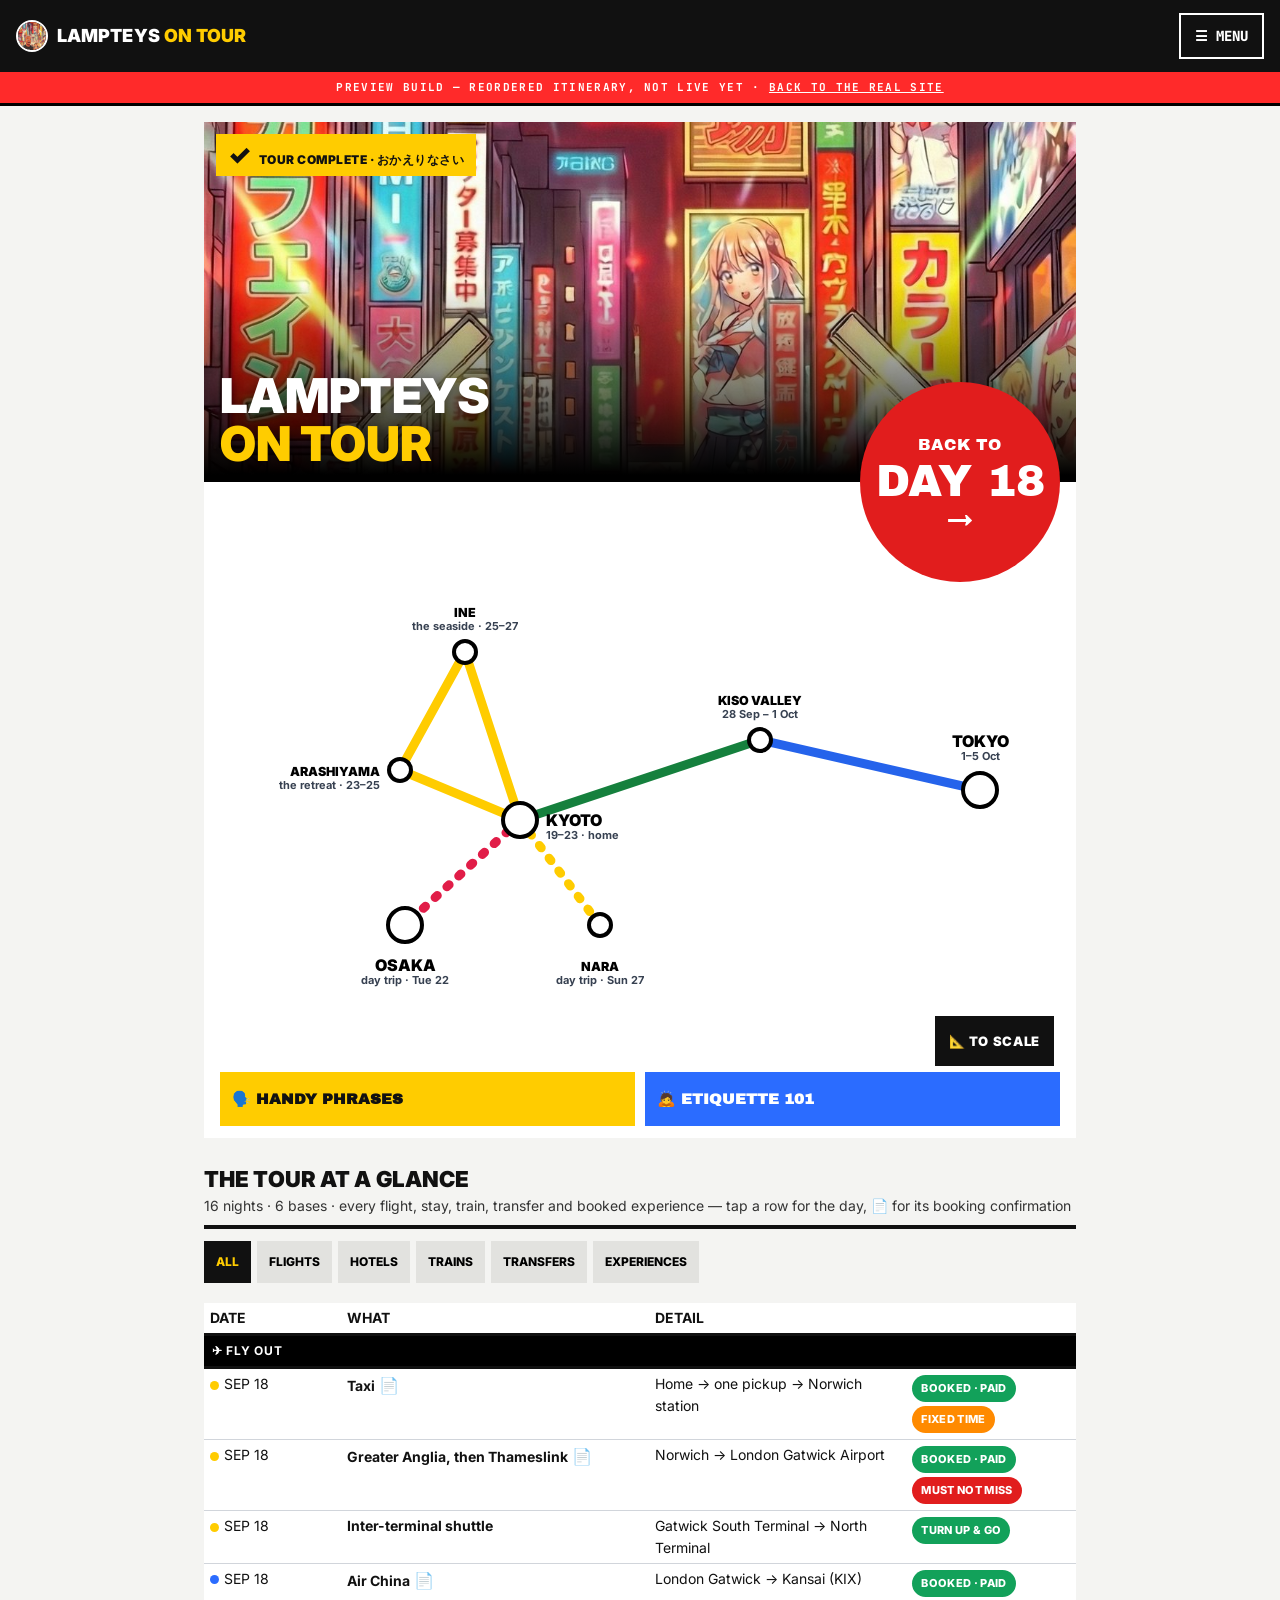
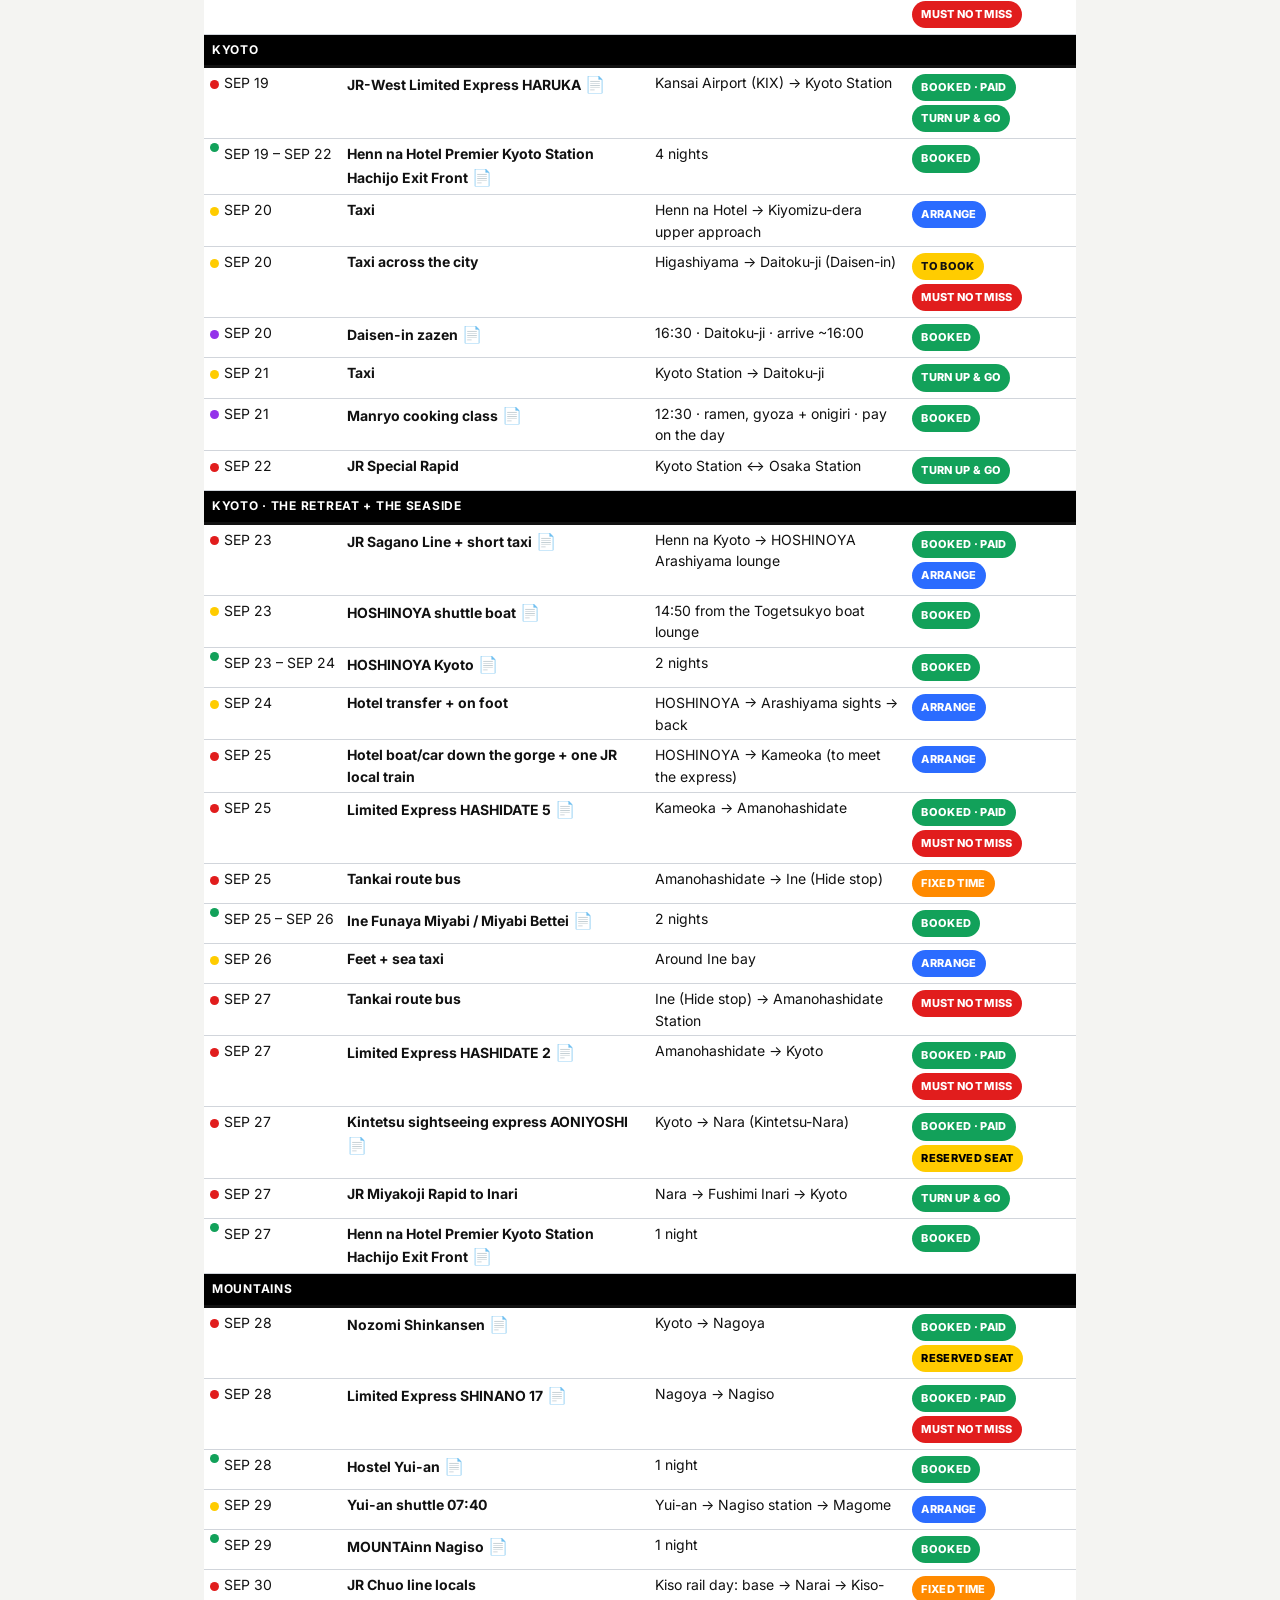
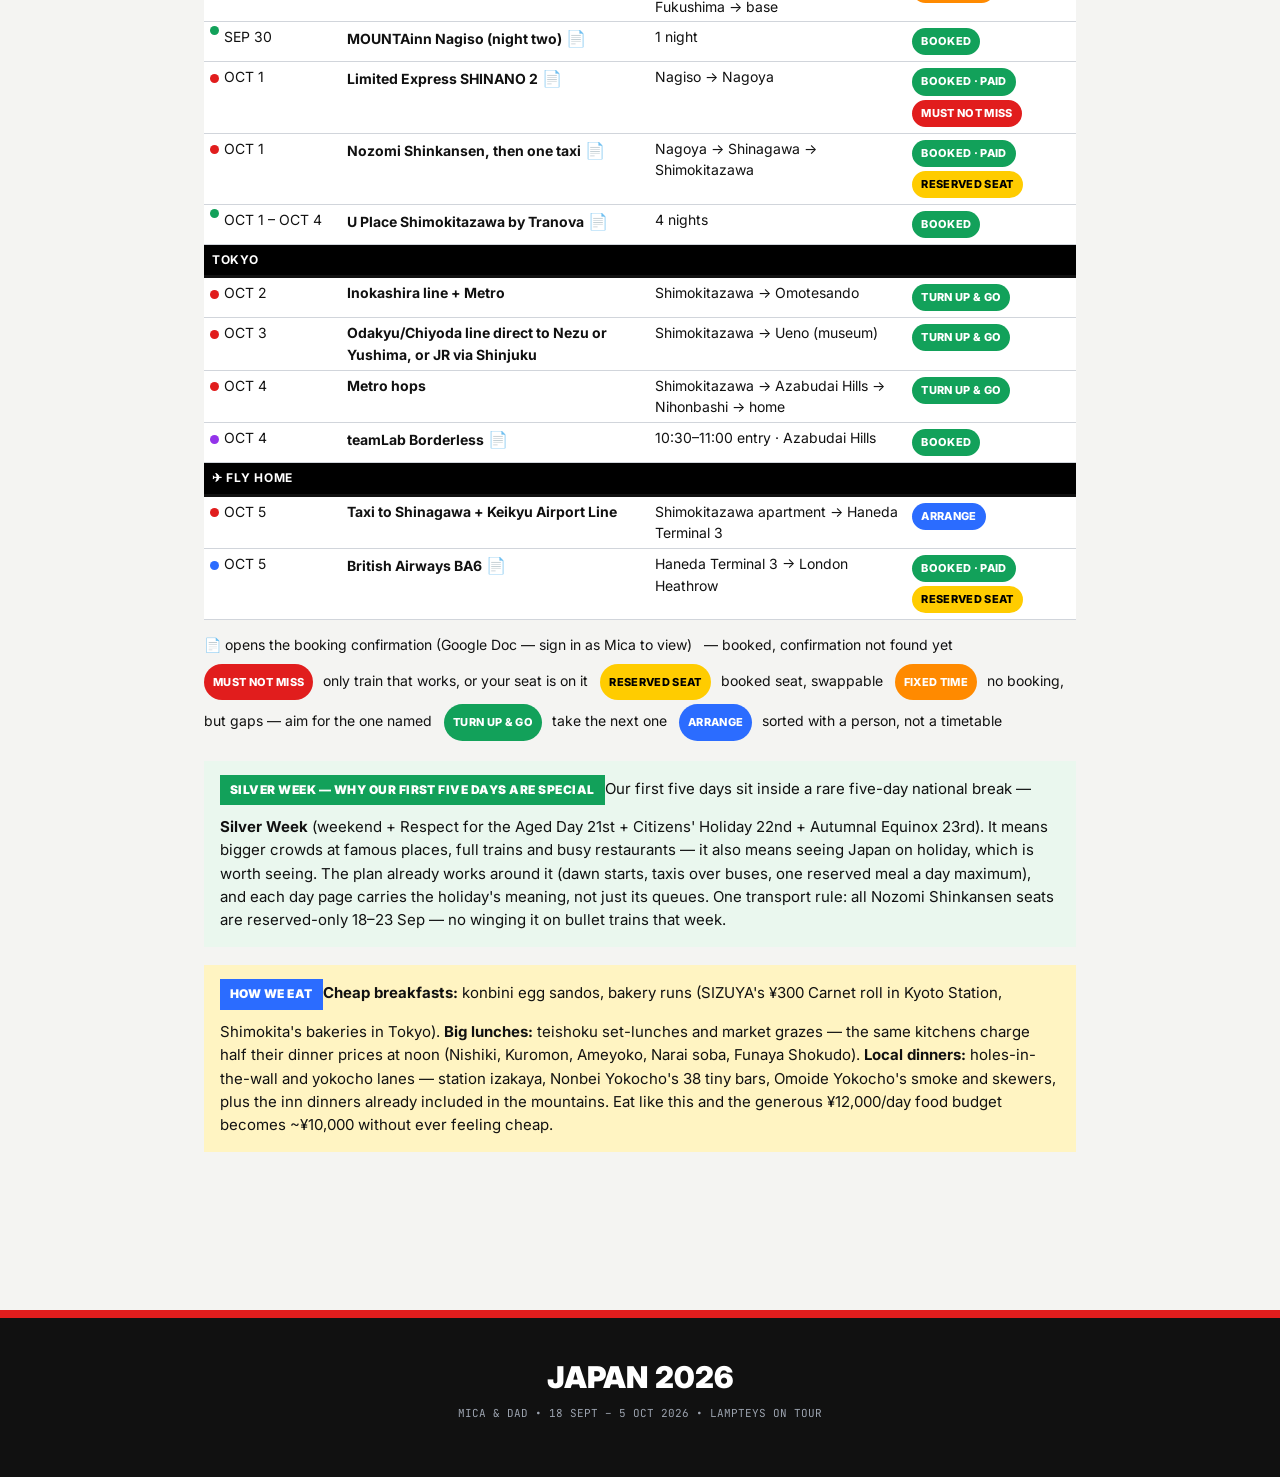
==== preview/index.html @ 7c6a630d "Add a preview build at /preview/ — a second URL for reviewing changes before they reach the live sit" ====
<!DOCTYPE html>
<html lang="en">
<head>
<meta charset="UTF-8">
<meta name="viewport" content="width=device-width, initial-scale=1.0, viewport-fit=cover">
<meta name="theme-color" content="#ff2a2a">
<meta name="apple-mobile-web-app-capable" content="yes">
<meta name="apple-mobile-web-app-status-bar-style" content="black-translucent">
<meta name="apple-mobile-web-app-title" content="LAMPTEYS">
<title>LAMPTEYS ON TOUR</title>
<link rel="manifest" href="manifest.webmanifest">
<link rel="apple-touch-icon" href="images/icon-192.png">
<link rel="icon" href="images/icon-192.png">
<link rel="preconnect" href="https://fonts.googleapis.com">
<link href="https://fonts.googleapis.com/css2?family=Archivo+Black&family=Inter:wght@400;600;700;800;900&family=JetBrains+Mono:wght@400;700&family=Zen+Kaku+Gothic+New:wght@900&display=swap" rel="stylesheet">
<style>
:root{
  --bg:#f0f0f0; --ink:#000; --red:#ff2a2a; --yellow:#ffcc00; --blue:#0044ff;
  --green:#15803d; --orange:#f97316; --purple:#9333ea; --bw:3px;
}
*{box-sizing:border-box; -webkit-tap-highlight-color:transparent;}
html{scroll-behavior:smooth;}
body{
  margin:0; font-family:'Inter',sans-serif; background:var(--bg); color:var(--ink);
  padding-bottom:env(safe-area-inset-bottom);
  background-image:linear-gradient(rgba(0,0,0,.05) 1px,transparent 1px),linear-gradient(90deg,rgba(0,0,0,.05) 1px,transparent 1px);
  background-size:20px 20px;
}
h1,h2,h3,h4,.disp{font-family:'Archivo Black','Zen Kaku Gothic New',sans-serif;text-transform:uppercase;line-height:1.05;margin:0;}
.mono{font-family:'JetBrains Mono',monospace;}
a{color:inherit;}
img{max-width:100%;}
.wrap{max-width:900px;margin:0 auto;padding:0 14px;}
.nosb::-webkit-scrollbar{display:none}.nosb{-ms-overflow-style:none;scrollbar-width:none;}

/* POP BUTTONS */
.btn{
  display:flex;align-items:center;justify-content:center;gap:8px;
  background:#fff;border:var(--bw) solid #000;box-shadow:4px 4px 0 #000;
  font-family:'Archivo Black',sans-serif;text-transform:uppercase;letter-spacing:.05em;
  font-size:12px;padding:13px 14px;cursor:pointer;position:relative;top:0;left:0;
  transition:all .1s cubic-bezier(.4,0,.2,1);text-decoration:none;color:#000;text-align:center;
}
.btn:active{top:4px;left:4px;box-shadow:0 0 0 #000;}
.btn.red{background:var(--red);color:#fff;} .btn.yellow{background:var(--yellow);}
.btn.blue{background:var(--blue);color:#fff;} .btn.black{background:#000;color:#fff;}
.btn.big{font-size:17px;padding:18px 16px;box-shadow:6px 6px 0 #000;}
.btn.mini{font-size:10px;padding:7px 9px;box-shadow:3px 3px 0 #000;flex:1;}

/* TAGS */
.tag{display:inline-block;font-family:'JetBrains Mono',monospace;font-size:9px;font-weight:700;
  text-transform:uppercase;border:none;border-radius:999px;padding:3px 9px;background:#e5e7eb;margin:2px 3px 2px 0;letter-spacing:.03em;}
.tag.core{background:var(--red);color:#fff;} .tag.opt{background:#f3f4f6;color:#374151;}
.tag.book{background:var(--yellow);} .tag.local{background:var(--purple);color:#fff;}
.tag.low{background:#a7f3d0;} .tag.rain{background:#bfdbfe;} .tag.free{background:#000;color:#fff;}
.tag.scenic{background:#86efac;} .tag.hist{background:#fde68a;} .tag.culture{background:#fbcfe8;}
.tag.food{background:var(--orange);color:#fff;} .tag.cake{background:#f9a8d4;} .tag.shop{background:#c7d2fe;}
.tag.ent{background:#67e8f9;} .tag.weird{background:#d8b4fe;} .tag.status{background:#000;color:#fff;}
.tag.ok{background:var(--green);color:#fff;} .tag.ride{background:#fde68a;color:#78350f;} .tag.warn{background:var(--red);color:#fff;} .tag.est{background:#e5e7eb;}

/* CARDS */
.card{background:#fff;border:var(--bw) solid #000;box-shadow:6px 6px 0 rgba(0,0,0,.12);margin-bottom:16px;overflow:hidden;}
.card:hover{box-shadow:8px 8px 0 var(--red);}
.card .imgbox{height:170px;background:#e8e8e8;border-bottom:3px solid #000;position:relative;overflow:hidden;}
.card .imgbox img{width:100%;height:100%;object-fit:cover;display:block;}
.card .imgbox .cat{position:absolute;top:0;right:0;background:#000;color:#fff;font-family:'JetBrains Mono',monospace;font-size:10px;font-weight:700;padding:3px 8px;text-transform:uppercase;}
.card .imgbox .credit{position:absolute;bottom:0;left:0;background:rgba(0,0,0,.55);color:#fff;font-size:8px;padding:1px 5px;font-family:'JetBrains Mono',monospace;}
.card .body{padding:14px;}
.ph{display:flex;align-items:center;justify-content:center;height:100%;font-family:'Archivo Black',sans-serif;font-size:34px;color:#fff;text-shadow:3px 3px 0 #000;-webkit-text-stroke:1.5px #000;letter-spacing:.02em;text-align:center;padding:0 10px;}

/* RECEIPT (food) */
.receipt{background:#fff;border:3px solid #000;padding:16px;position:relative;box-shadow:6px 6px 0 rgba(0,0,0,.1);margin-bottom:14px;font-size:13.5px;}
.receipt::before{content:"";position:absolute;top:-6px;left:0;width:100%;height:10px;
  background:radial-gradient(circle,transparent 4px,#fff 5px) repeat-x;background-size:12px 10px;transform:rotate(180deg);}
.rline{border-bottom:2px dashed #000;margin:9px 0;}
.receipt h4{font-size:15px;}
.receipt .mono{font-size:11px;}

/* BOXES */
.narr{background:#fffbeb;border:3px solid #000;padding:18px;margin:22px 0;font-weight:600;position:relative;box-shadow:6px 6px 0 var(--blue);font-size:14.5px;}
.narr::before{content:attr(data-label);position:absolute;top:-12px;left:10px;background:var(--blue);color:#fff;
  font-family:'Archivo Black',sans-serif;font-size:11px;padding:4px 8px;transform:rotate(-2deg);border:2px solid #000;text-transform:uppercase;}
.hist-box{background:#f0fdf4;border:3px solid #000;padding:18px;margin:22px 0;position:relative;box-shadow:6px 6px 0 var(--green);font-size:14px;}
.hist-box::before{content:attr(data-label);position:absolute;top:-12px;left:10px;background:var(--green);color:#fff;
  font-family:'Archivo Black',sans-serif;font-size:11px;padding:4px 8px;transform:rotate(1deg);border:2px solid #000;text-transform:uppercase;}
.warn-box{background:#fef2f2;border:3px solid #000;padding:14px 16px;margin:16px 0;position:relative;box-shadow:5px 5px 0 var(--red);font-size:13.5px;}
.warn-box::before{content:attr(data-label);position:absolute;top:-12px;left:10px;background:var(--red);color:#fff;
  font-family:'Archivo Black',sans-serif;font-size:11px;padding:3px 8px;transform:rotate(-1deg);border:2px solid #000;text-transform:uppercase;}
.info-box{background:#eff6ff;border:3px solid #000;padding:14px 16px;margin:16px 0;position:relative;box-shadow:5px 5px 0 var(--blue);font-size:13.5px;}
.info-box::before{content:attr(data-label);position:absolute;top:-12px;left:10px;background:var(--blue);color:#fff;
  font-family:'Archivo Black',sans-serif;font-size:11px;padding:3px 8px;border:2px solid #000;text-transform:uppercase;}

/* SECTION HEADERS */
.sec{border-left:8px solid #000;background:#fff;border-top:3px solid #000;border-right:3px solid #000;border-bottom:3px solid #000;
  padding:10px 14px;margin:30px 0 16px;box-shadow:5px 5px 0 rgba(0,0,0,.15);}
.sec h3{font-size:19px;} .sec .sub{font-family:'JetBrains Mono',monospace;font-size:11px;margin-top:3px;color:#374151;}
.sec.orange{border-left-color:var(--orange);background:#fff7ed;}
.sec.blue{border-left-color:var(--blue);background:#eff6ff;}
.sec.green{border-left-color:var(--green);background:#f0fdf4;}
.sec.pink{border-left-color:#ec4899;background:#fdf2f8;}
.sec.purple{border-left-color:var(--purple);background:#faf5ff;}
.sec.red{border-left-color:var(--red);background:#fef2f2;}

/* EXPANDABLE SECTION CARDS (one box: banner header + contents) */
.secx{margin:30px 0 16px;}
.secx>summary{list-style:none;cursor:pointer;position:relative;display:block;
  border:3px solid #000;border-left-width:8px;padding:10px 44px 10px 14px;background:#fff;box-shadow:5px 5px 0 rgba(0,0,0,.15);}
.secx>summary::-webkit-details-marker{display:none;}
.secx>summary h3{font-size:19px;}
.secx>summary .sub{font-family:'JetBrains Mono',monospace;font-size:11px;margin-top:3px;color:#374151;}
.secx>summary .exp{position:absolute;right:14px;top:14px;font-size:16px;transition:transform .15s;}
.secx[open]>summary .exp{transform:rotate(180deg);}
.secx[open]>summary{border-bottom-style:dashed;border-bottom-width:2px;}
.secx .secbody{border:3px solid #000;border-top:none;border-left-width:8px;background:#fff;padding:12px;box-shadow:5px 5px 0 rgba(0,0,0,.15);}
.secx.blue>summary,.secx.blue .secbody{border-left-color:var(--blue);} .secx.blue>summary{background:#eff6ff;}
.secx.orange>summary,.secx.orange .secbody{border-left-color:var(--orange);} .secx.orange>summary{background:#fff7ed;}
.secx.green>summary,.secx.green .secbody{border-left-color:var(--green);} .secx.green>summary{background:#f0fdf4;}
.hrow{display:flex;gap:10px;align-items:center;margin:0 0 10px;}
.secx>summary .whyline{font-size:13px;font-weight:500;margin:6px 0 0;line-height:1.45;}
.secx>summary .sumtags{margin-top:7px;}
.getblk{background:#f9fafb;border:2px dashed #9ca3af;padding:9px 11px;margin-bottom:14px;}
.getblk .getrow{font-size:12px;font-family:'JetBrains Mono',monospace;display:flex;align-items:center;flex-wrap:wrap;gap:4px;margin-bottom:4px;}

/* HEADER */
header{position:sticky;top:0;z-index:50;background:#fff;border-bottom:4px solid #000;padding:10px 14px calc(10px);
  padding-top:calc(10px + env(safe-area-inset-top));display:flex;justify-content:space-between;align-items:center;box-shadow:0 3px 0 rgba(0,0,0,.1);}
header .logo{display:flex;gap:9px;align-items:center;cursor:pointer;text-decoration:none;color:#000;}
header .logo .dot{width:32px;height:32px;border-radius:50%;border:2.5px solid #000;overflow:hidden;background:#000;flex-shrink:0;}
header .logo .dot img{width:100%;height:100%;object-fit:cover;object-position:50% 30%;}
header h1{font-size:17px;} header h1 span{color:var(--red);}
header .hbtns{display:flex;gap:7px;}
header .hbtn{font-size:9.5px;font-weight:800;border:2px solid #000;padding:5px 8px;background:#fff;cursor:pointer;
  text-transform:uppercase;box-shadow:2px 2px 0 #000;font-family:'JetBrains Mono',monospace;text-decoration:none;color:#000;}
header .hbtn:active{transform:translate(2px,2px);box-shadow:none;}
#offline-pill{display:none;background:#000;color:var(--yellow);font-family:'JetBrains Mono',monospace;font-size:9px;
  font-weight:700;padding:4px 8px;text-align:center;letter-spacing:.06em;}
body.offline #offline-pill{display:block;}

/* NAV TABS */
#daynav{display:flex;overflow-x:auto;gap:7px;padding:10px 12px;background:#fff;position:sticky;z-index:40;border-bottom:3px solid #000;}
.dtab{flex-shrink:0;border:3px solid #e5e5e5;background:#fff;padding:7px 10px;text-align:center;cursor:pointer;
  font-family:'JetBrains Mono',monospace;font-size:10px;font-weight:700;min-width:64px;position:relative;}
.dtab .c{font-family:'Archivo Black',sans-serif;font-size:12px;text-transform:uppercase;margin-top:2px;}
.dtab.active{background:var(--yellow);border-color:#000;transform:skew(-5deg);box-shadow:3px 3px 0 #000;}
.dtab .ind{position:absolute;top:-7px;right:-6px;font-size:11px;background:#fff;border:2px solid #000;border-radius:50%;
  width:18px;height:18px;line-height:15px;}
.dtab .ind.trav{background:var(--blue);} .dtab .ind.bk{background:var(--yellow);}

/* SUBNAV */
#subnav{display:flex;overflow-x:auto;gap:7px;padding:9px 12px;background:#000;position:sticky;z-index:39;}
.snav{flex-shrink:0;color:#fff;font-family:'JetBrains Mono',monospace;font-size:10px;font-weight:700;text-transform:uppercase;
  padding:5px 10px;border:2px solid #444;cursor:pointer;text-decoration:none;letter-spacing:.03em;}
.snav.active{background:var(--red);border-color:#fff;}

/* HERO (landing) */
.hero{border:6px solid #000;background:#fff;box-shadow:12px 12px 0 #000;margin:22px 0;overflow:hidden;}
.hero .himg{position:relative;height:430px;background:#000;overflow:hidden;}
.hero .himg img{width:100%;height:100%;object-fit:cover;object-position:50% 22%;}
.hero .himg .grad{position:absolute;inset:0;background:linear-gradient(to top,#000 2%,rgba(0,0,0,.55) 24%,transparent 55%);}
.hero .himg .ht{position:absolute;bottom:16px;left:16px;right:16px;}
.hero .himg h1{font-size:clamp(42px,10vw,84px);color:#fff;letter-spacing:-.02em;
  text-shadow:4px 4px 0 var(--blue);-webkit-text-stroke:2px #000;}
.hero .himg h1 .y{color:var(--yellow);}
.hero .hbody{padding:20px 16px;background:
  linear-gradient(#fff 60%, #fff);}
.route{display:flex;justify-content:space-between;align-items:center;position:relative;margin:14px 2px 22px;flex-wrap:nowrap;overflow-x:auto;gap:4px;padding:8px 2px;}
.route::before{content:"";position:absolute;top:50%;left:0;width:100%;height:8px;background:#000;border-radius:99px;z-index:0;}
.route .stop{background:#fff;border:3px solid #000;border-radius:99px;padding:3px 6px;font-family:'Archivo Black',sans-serif;
  font-size:9px;z-index:1;white-space:nowrap;text-transform:uppercase;flex-shrink:0;}
@media(min-width:480px){.route .stop{font-size:11px;padding:4px 9px;border-width:3.5px;}}
.route .stop.end{background:#000;color:#fff;box-shadow:4px 4px 0 var(--red);}
.route .stop.mid{background:var(--yellow);}
.datebar{display:inline-block;background:var(--yellow);border:2.5px solid #000;box-shadow:4px 4px 0 #000;
  font-family:'JetBrains Mono',monospace;font-weight:700;font-size:12.5px;padding:7px 11px;transform:rotate(-1deg);margin-bottom:8px;}
#countdown{font-family:'JetBrains Mono',monospace;font-weight:700;font-size:12px;margin:6px 0 18px;}
#countdown b{background:#000;color:var(--yellow);padding:2px 7px;font-size:15px;margin-right:4px;}
.homegrid{display:grid;grid-template-columns:1fr 1fr;gap:13px;margin-top:14px;}
@media(min-width:640px){.homegrid{grid-template-columns:1fr 1fr 1fr;}}

/* DAY HERO */
.dayhero{border:4px solid #000;background:#fff;box-shadow:8px 8px 0 rgba(0,0,0,.14);margin:20px 0;overflow:hidden;}
.dayhero .dh-img{height:220px;position:relative;background:#ddd;}
.dayhero .dh-img img{width:100%;height:100%;object-fit:cover;display:block;}
.dayhero .dh-img .credit{position:absolute;bottom:0;right:0;background:rgba(0,0,0,.55);color:#fff;font-size:8px;padding:1px 5px;font-family:'JetBrains Mono',monospace;}
.dayhero .dh-body{padding:16px;}
.dayhero h2{font-size:clamp(24px,6vw,38px);margin:6px 0 4px;}
.factgrid{display:grid;grid-template-columns:1fr 1fr;gap:8px;margin-top:14px;}
@media(min-width:640px){.factgrid{grid-template-columns:1fr 1fr 1fr;}}
.fact{border:2.5px solid #000;background:#fafafa;padding:8px 10px;}
.fact .k{font-family:'JetBrains Mono',monospace;font-size:9px;font-weight:700;text-transform:uppercase;color:#6b7280;}
.fact .v{font-weight:700;font-size:12.5px;margin-top:2px;}

/* TRAVEL CARD */
.leg{border:3px solid #000;background:#fff;box-shadow:6px 6px 0 var(--blue);margin-bottom:18px;}
.leg .leg-head{background:var(--blue);color:#fff;padding:10px 14px;display:flex;justify-content:space-between;align-items:center;gap:8px;flex-wrap:wrap;}
.leg .leg-head h4{font-size:14.5px;color:#fff;}
.leg .leg-head .mono{font-size:10px;color:#dbeafe;}
.leg .leg-body{padding:13px 14px;font-size:13.5px;}
.kv{display:grid;grid-template-columns:110px 1fr;gap:4px 10px;font-size:12.5px;margin:9px 0;}
.kv .k{font-family:'JetBrains Mono',monospace;font-size:10px;font-weight:700;text-transform:uppercase;color:#4b5563;padding-top:1px;}
.steps{counter-reset:s;margin:10px 0;padding:0;list-style:none;}
.steps li{counter-increment:s;position:relative;padding:7px 0 7px 38px;border-bottom:1.5px dashed #d1d5db;font-size:13.5px;}
.steps li::before{content:counter(s);position:absolute;left:0;top:6px;width:24px;height:24px;background:var(--yellow);
  border:2.5px solid #000;font-family:'Archivo Black',sans-serif;font-size:12px;display:flex;align-items:center;justify-content:center;}
.grid2{display:grid;grid-template-columns:1fr;gap:14px;}
@media(min-width:640px){.grid2{grid-template-columns:1fr 1fr;}}

/* SHAPE OF DAY */
.shape{display:grid;grid-template-columns:1fr;gap:10px;}
@media(min-width:640px){.shape{grid-template-columns:1fr 1fr 1fr;}}
.shape .slot{border:3px solid #000;background:#fff;padding:12px;box-shadow:4px 4px 0 rgba(0,0,0,.12);}
.shape .slot h4{font-size:13px;border-bottom:3px solid var(--yellow);display:inline-block;margin-bottom:7px;}
.shape .slot p{margin:0;font-size:13px;}

/* HOTEL */
.hotel{border:3px solid var(--blue);background:#fff;box-shadow:6px 6px 0 rgba(0,68,255,.25);margin-bottom:16px;position:relative;overflow:hidden;}
.hotel .status{position:absolute;top:0;right:0;font-family:'JetBrains Mono',monospace;font-size:10px;font-weight:700;padding:4px 9px;z-index:2;}

/* CHECKLIST */
.chk{border:2.5px solid #000;background:#fff;margin-bottom:10px;padding:11px 12px;display:flex;gap:10px;align-items:flex-start;}
.chk .box{width:22px;height:22px;border:3px solid #000;flex-shrink:0;margin-top:1px;background:#fff;font-family:'Archivo Black',sans-serif;font-size:14px;display:flex;align-items:center;justify-content:center;}
.chk.done{background:#f0fdf4;} .chk.done .box{background:var(--green);color:#fff;}
.chk.done .t{text-decoration:none;} .chk .t{font-weight:700;font-size:13.5px;}
.chk .d{font-size:12px;color:#374151;margin-top:2px;}
.chk .meta{font-family:'JetBrains Mono',monospace;font-size:10px;color:#6b7280;margin-top:3px;}
.chk.secondary{opacity:.62;background:#fafafa;}

/* PHRASES */
.phrase{border:2.5px solid #000;background:#fff;margin-bottom:10px;padding:11px 13px;cursor:pointer;}
.phrase .en{font-weight:800;font-size:13px;}
.phrase .jp{font-size:19px;margin:4px 0 2px;font-weight:600;}
.phrase .ro{font-family:'JetBrains Mono',monospace;font-size:11px;color:#374151;}
.phrase .use{font-size:11.5px;color:#6b7280;margin-top:4px;}
#bigphrase{position:fixed;inset:0;background:#fff;z-index:200;display:none;flex-direction:column;align-items:center;justify-content:center;padding:24px;text-align:center;}
#bigphrase .jp{font-size:clamp(34px,9vw,64px);font-weight:900;line-height:1.3;}
#bigphrase .en{font-size:16px;font-weight:700;margin-top:18px;color:#374151;white-space:pre-line;}
#bigphrase button{margin-top:30px;}

/* MAP */
.mapframe{border:4px solid #000;box-shadow:8px 8px 0 rgba(0,0,0,.15);height:340px;background:#e5e7eb;margin-bottom:14px;position:relative;}
.mapframe iframe{width:100%;height:100%;border:0;display:block;}
.mapframe .map-off{position:absolute;inset:0;display:flex;align-items:center;justify-content:center;flex-direction:column;gap:8px;text-align:center;padding:20px;font-weight:700;}
.pin-row{border:2.5px solid #000;background:#fff;padding:10px 12px;margin-bottom:9px;display:flex;justify-content:space-between;gap:10px;align-items:center;flex-wrap:wrap;}
.pin-row .n{font-weight:800;font-size:13px;} .pin-row .a{font-size:11px;color:#4b5563;font-family:'JetBrains Mono',monospace;}

/* FOOTER */
footer{background:#000;color:#fff;text-align:center;padding:44px 16px;border-top:8px solid var(--red);margin-top:50px;}
footer h2{font-size:30px;} footer p{font-family:'JetBrains Mono',monospace;font-size:11px;color:#9ca3af;}

/* COMPACT EXPANDABLE ROWS (v2 restyle) */
.xr{border:2.5px solid #000;background:#fff;margin-bottom:10px;}
.xr>summary{display:flex;gap:10px;align-items:center;padding:9px 11px;cursor:pointer;list-style:none;}
.xr>summary::-webkit-details-marker{display:none;}
.xr .th{width:54px;height:54px;object-fit:cover;border:2px solid #000;flex-shrink:0;}
.xr .thc{display:flex;align-items:center;justify-content:center;font-family:'Archivo Black',sans-serif;color:#fff;font-size:19px;}
.xr .nm{font-weight:800;font-size:13.5px;line-height:1.2;}
.xr .jpn{font-family:Inter;font-weight:600;font-size:11px;color:#6b7280;}
.xr .ol{font-size:11.5px;color:#4b5563;margin-top:2px;}
.xr .exp{margin-left:auto;font-size:15px;flex-shrink:0;transition:transform .15s;}
.xr[open]>summary .exp{transform:rotate(180deg);}
.xr[open]>summary{border-bottom:2px dashed #9ca3af;}
.xr .inner2{padding:12px;}
.mae{border-top:2px dashed #d1d5db;margin-top:12px;padding-top:10px;font-size:12.5px;}
.mae>div{margin:4px 0;}
.mae b{font-family:'JetBrains Mono',monospace;font-size:10px;background:var(--yellow);border:1.5px solid #000;padding:1px 5px;margin-right:5px;}

#mapmodal{position:fixed;inset:0;background:rgba(0,0,0,.62);z-index:150;display:none;align-items:center;justify-content:center;padding:14px;}
.mm-box{background:#fff;border:4px solid #000;box-shadow:8px 8px 0 #000;width:100%;max-width:640px;height:72vh;display:flex;flex-direction:column;}
.mm-head{display:flex;justify-content:space-between;align-items:center;padding:8px 10px;border-bottom:3px solid #000;gap:8px;}
#mm-frame{flex:1;border:0;width:100%;}
.legblk{padding:10px 0;border-bottom:2px dashed #d1d5db;}
.legblk:last-child{border-bottom:none;}
.legblk .lt{font-weight:800;font-size:13.5px;}

/* DAY TIMELINE (big type for easy reading) */
.tl{margin:16px 0 6px;border-left:5px solid #000;padding-left:16px;}
.tln{position:relative;padding:0 0 16px 4px;}
.tln::before{content:"";position:absolute;left:-25px;top:4px;width:13px;height:13px;background:var(--yellow);border:3px solid #000;border-radius:50%;}
.tln .plabel{font-family:'Archivo Black',sans-serif;font-size:13px;background:#000;color:#fff;padding:2px 8px;display:inline-block;margin-bottom:6px;}
.tln .step{font-size:15px;line-height:1.55;margin:5px 0;padding-left:2px;}
.tln .step::before{content:"▸ ";color:var(--red);font-weight:900;}
.shortbox{border:3px solid #000;background:#fff;box-shadow:4px 4px 0 var(--blue);padding:10px 12px 8px;margin:12px 0 4px;}.shortbox .shl{font-family:inherit;font-size:11px;font-weight:800;letter-spacing:.12em;color:var(--blue);margin-bottom:4px;}.shortbox ol{margin:0;padding-left:20px;font-size:14px;font-weight:700;line-height:1.4;}.shortbox li{margin:3px 0;}.shortbox .shs{font-size:12.5px;color:#4b5563;margin-top:6px;border-top:2px dashed #d1d5db;padding-top:6px;font-weight:500;}.slot{margin-top:6px;font-size:12px;border:2px dashed #9ca3af;padding:5px 8px;background:#fffbeb;}
.anchorline{border:3px solid #000;background:var(--yellow);box-shadow:4px 4px 0 #000;padding:10px 12px;font-weight:800;font-size:14px;margin:12px 0 6px;}
.wsline{font-family:'JetBrains Mono',monospace;font-size:12px;font-weight:700;color:#374151;margin:10px 0 0;}
.flexline{font-size:12.5px;color:#4b5563;margin:2px 0 0;border-top:2px dashed #d1d5db;padding-top:8px;}
.dtags .tag{font-size:11px;padding:3px 8px;}

/* MISC */
.fade{animation:fadeIn .35s ease-out;}
@keyframes fadeIn{from{opacity:0;transform:translateY(10px);}to{opacity:1;transform:translateY(0);}}
details.more{border:2.5px solid #000;background:#fafafa;margin-top:9px;}
details.more summary{cursor:pointer;font-family:'JetBrains Mono',monospace;font-size:10.5px;font-weight:700;
  text-transform:uppercase;padding:7px 11px;background:#fff;user-select:none;}
details.more[open] summary{border-bottom:2px dashed #9ca3af;}
details.more .inner{padding:10px 12px;font-size:13px;}
.btnrow{display:flex;gap:8px;margin-top:10px;flex-wrap:wrap;}
.lastchecked{font-family:'JetBrains Mono',monospace;font-size:9.5px;color:#6b7280;margin-top:8px;}
.cake-band{background:#fdf2f8;border:3px solid #000;box-shadow:6px 6px 0 #ec4899;padding:16px;margin:22px 0;position:relative;}
.cake-band::before{content:"TODAY'S CAKE 🍰";position:absolute;top:-13px;left:10px;background:#ec4899;color:#fff;
  font-family:'Archivo Black',sans-serif;font-size:11px;padding:4px 8px;transform:rotate(-2deg);border:2px solid #000;}
.day-summary-note{font-size:12px;font-family:'JetBrains Mono',monospace;color:#374151;margin-top:6px;}
table.simple{width:100%;border-collapse:collapse;font-family:'JetBrains Mono',monospace;font-size:12px;}
table.simple th{text-align:left;border-bottom:3px solid #000;padding:7px 6px;}
table.simple td{border-bottom:1.5px solid #d1d5db;padding:7px 6px;vertical-align:top;}
.copybtn{border:2px solid #000;background:#fff;font-family:'JetBrains Mono',monospace;font-size:9.5px;font-weight:700;
  padding:4px 8px;cursor:pointer;box-shadow:2px 2px 0 #000;}
.copybtn:active{transform:translate(2px,2px);box-shadow:none;}

.bigfig{display:grid;grid-template-columns:repeat(auto-fit,minmax(160px,1fr));gap:10px;margin:14px 0 18px}
.bigfig.two{grid-template-columns:repeat(auto-fit,minmax(220px,1fr))}
.bigfig .bf{border:3px solid #000;background:#fff;padding:12px 13px;box-shadow:4px 4px 0 #000}
.bigfig .bf.tot{background:#FFE24D}
.bigfig .bfk{font-family:JetBrains Mono,monospace;font-size:10.5px;letter-spacing:.06em;color:#374151}
.bigfig .bfv{font-family:Archivo Black,sans-serif;font-size:26px;line-height:1.1;margin:4px 0 3px}
.bigfig .bfs{font-size:11.5px;color:#4b5563;line-height:1.35}

.bigfig details.bf{padding:0}
.bigfig details.bf>summary{list-style:none;cursor:pointer;padding:12px 13px;position:relative}
.bigfig details.bf>summary::-webkit-details-marker{display:none}
.bigfig details.bf>summary::after{content:"▾";position:absolute;right:11px;top:11px;font-size:13px}
.bigfig details.bf[open]>summary::after{content:"▴"}
.bigfig .bfbody{padding:0 13px 13px;border-top:2px solid #000;margin-top:2px}
.bigfig .bfnote{font-size:11.5px;color:#4b5563;margin:8px 0 0;line-height:1.4}
table.simple.mini{font-size:12px;margin-top:10px}
table.simple.mini th,table.simple.mini td{padding:4px 6px}
table.simple tr.tr-tot td{font-family:Archivo Black,sans-serif;border-top:2px solid #000}

.tdcard{border:3px solid #000;background:#fff;box-shadow:5px 5px 0 #000;margin:0 0 14px}
.tdcard>summary{list-style:none;cursor:pointer;display:flex;align-items:center;gap:11px;padding:14px 13px}
.tdcard>summary::-webkit-details-marker{display:none}
.tdcard .tdi{font-size:22px;line-height:1}
.tdcard .tdt{flex:1;min-width:0}
.tdcard .tdh{font-family:Archivo Black,sans-serif;font-size:17px;line-height:1.15}
.tdcard .tds{font-size:11.5px;color:#4b5563;margin-top:2px}
.tdcard .tdn{font-family:JetBrains Mono,monospace;font-size:10.5px;border:2px solid #000;padding:2px 7px;white-space:nowrap}
.tdcard>summary .exp{font-size:13px}
.tdcard[open]>summary{border-bottom:3px solid #000}
.tdcard .tdbody{padding:4px 11px 12px}
.tdcard.crit{border-left:9px solid #dc2626}
.tdcard.b4{border-left:9px solid #2563eb}
.tdcard.done{border-left:9px solid #15803d;background:#f6fdf8}

/* ---- tap-to-expand images ---- */
.dayhero .dh-img{cursor:zoom-in}
.dayhero .dh-img .zoomhint{position:absolute;top:8px;right:8px;background:rgba(0,0,0,.62);color:#fff;
  font-family:'JetBrains Mono',monospace;font-size:9.5px;letter-spacing:.04em;padding:3px 7px;border:1px solid rgba(255,255,255,.35);pointer-events:none}
.xr .th{cursor:zoom-in}
#lightbox{position:fixed;inset:0;background:rgba(0,0,0,.94);z-index:9999;display:none;
  flex-direction:column;align-items:center;justify-content:center;padding:14px}
#lightbox.on{display:flex}
#lightbox img{max-width:100%;max-height:78vh;object-fit:contain;border:3px solid #fff;background:#111}
#lightbox .lbcap{color:#fff;font-family:'JetBrains Mono',monospace;font-size:12px;margin-top:12px;text-align:center;max-width:760px;line-height:1.5}
#lightbox .lbcred{color:#9ca3af;font-size:10px;margin-top:5px}
#lightbox .lbclose{position:absolute;top:12px;right:14px;background:#fff;border:3px solid #000;
  font-family:'Archivo Black',sans-serif;font-size:15px;padding:5px 13px;cursor:pointer}
#lightbox .lbnav{position:absolute;top:50%;transform:translateY(-50%);background:rgba(255,255,255,.92);
  border:3px solid #000;font-size:22px;padding:8px 13px;cursor:pointer;user-select:none}
#lightbox .lbprev{left:12px} #lightbox .lbnext{right:12px}
#lightbox .lbcount{color:#fff;font-family:'JetBrains Mono',monospace;font-size:10.5px;margin-top:8px;opacity:.75}

.pfilters{display:flex;flex-wrap:wrap;gap:7px;margin:0 0 16px}
.pf{font-family:'JetBrains Mono',monospace;font-size:10.5px;letter-spacing:.03em;background:#fff;border:2px solid #000;
  padding:6px 10px;cursor:pointer;box-shadow:2px 2px 0 #000}
.pf.on{background:#FFE24D;transform:translate(1px,1px);box-shadow:1px 1px 0 #000}
.pf .pn{opacity:.55;margin-left:3px}
.prow{display:flex;gap:11px;border:2px solid #000;background:#fff;padding:10px 11px;margin-bottom:8px}
.prow .pday{flex:0 0 62px;font-family:'JetBrains Mono',monospace;font-size:10.5px;line-height:1.5}
.prow .pday a{font-weight:700;color:#000}
.prow .pday span{display:block;color:#6b7280}
.prow .pmain{flex:1;min-width:0}
.prow .pnm{font-weight:700;font-size:14px;line-height:1.25}
.prow .pwhy{font-size:12px;color:#4b5563;margin:3px 0 5px;line-height:1.4}
.prow .ptags{display:flex;flex-wrap:wrap;gap:4px}
.prow .ptag{font-family:'JetBrains Mono',monospace;font-size:9px;border:1px solid #000;padding:1px 5px;background:#f7f7f7}
.prow .phrs{font-family:'JetBrains Mono',monospace;font-size:10px;color:#374151;margin-top:4px}
.prow .phrs.cl{color:#b91c1c}
.btn.pinkb{background:#FF5FA2;color:#000}

.aboutx{border:3px solid #000;background:#FFF9E8;box-shadow:5px 5px 0 rgba(0,0,0,.12);margin:16px 0}
.aboutx>summary{list-style:none;cursor:pointer;display:flex;align-items:center;gap:9px;padding:11px 13px;background:#000;color:#fff}
.aboutx>summary::-webkit-details-marker{display:none}
.aboutx .axl{font-family:'Archivo Black',sans-serif;font-size:13.5px;letter-spacing:.02em;flex:1}
.aboutx .axm{font-family:'JetBrains Mono',monospace;font-size:9px;opacity:.6}
.aboutx:not([open]) .axm::after{content:' — TAP TO OPEN'}
.aboutx:not([open]) .axm{font-size:0}
.aboutx:not([open]) .axm::after{font-size:9px}
.aboutx .axbody{padding:13px;font-size:13.5px;line-height:1.62}
.aboutx .axmore{margin-top:11px;padding-top:11px;border-top:2px dashed #c9b98a}
.guide-box{border:3px solid #7c3aed;background:#f5f0ff;padding:11px 12px;margin:12px 0 4px;position:relative;font-size:12.5px;line-height:1.55}
.guide-box::before{content:attr(data-label);position:absolute;top:-11px;left:9px;background:#7c3aed;color:#fff;
  font-family:'JetBrains Mono',monospace;font-size:9.5px;padding:2px 7px;letter-spacing:.04em}

.bigmap{height:460px;border:4px solid #000;box-shadow:6px 6px 0 #000;background:#eee;margin:8px 0 4px;position:relative;z-index:1}
.bigmap .mapload{display:flex;flex-direction:column;align-items:center;justify-content:center;height:100%;
  font-family:'JetBrains Mono',monospace;font-size:12.5px;text-align:center;color:#374151;padding:20px}
.bigmap .mapload span{font-size:10.5px;color:#6b7280;margin-top:7px;max-width:320px;line-height:1.5}
.basepin span{display:flex;align-items:center;justify-content:center;width:26px;height:26px;background:#FFE24D;
  border:3px solid #000;border-radius:50%;font-family:'Archivo Black',sans-serif;font-size:12px}
.routestrip{display:flex;align-items:center;gap:5px;overflow-x:auto;padding:10px 2px 14px}
.routestrip .rs{display:flex;align-items:center;gap:7px;border:2px solid #000;background:#fff;padding:6px 9px;white-space:nowrap}
.routestrip .rsn{width:20px;height:20px;border-radius:50%;color:#fff;font-family:'Archivo Black',sans-serif;
  font-size:11px;display:flex;align-items:center;justify-content:center;flex-shrink:0}
.routestrip .rst{font-family:'Archivo Black',sans-serif;font-size:11.5px;line-height:1.1}
.routestrip .rsd{font-family:'JetBrains Mono',monospace;font-size:9px;color:#6b7280}
.routestrip .rsar{font-size:15px;color:#9ca3af;flex-shrink:0}
.svgmap{width:100%;height:auto;border:2px solid #000;background:#fbfbf8;display:block;margin:6px 0 10px}
.pinlist{margin:6px 0 0;padding-left:20px;font-size:12.5px;line-height:1.75}
.pinlist .pl-d{font-family:'JetBrains Mono',monospace;font-size:10px;color:#6b7280;margin-left:4px}
.pinlist .copybtn{margin-left:6px}

/* v27: trains card + ticket-office sheet */
.jpsheet{border:3px solid #000;background:#fff;padding:14px 16px;margin:10px 0;box-shadow:6px 6px 0 var(--yellow);font-family:"Hiragino Sans","Yu Gothic","Noto Sans JP",sans-serif;}
.jpsheet .jph{font-weight:800;font-size:18px;margin-bottom:8px;border-bottom:2px solid #000;padding-bottom:6px;}
.jpsheet .jpl{font-size:16px;line-height:1.5;padding:6px 0;border-bottom:1px dashed #d1d5db;}
.jpsheet .jpf{font-size:14px;margin-top:10px;color:#374151;}
table.trains td{vertical-align:top;font-size:12px;}
@media print{ .jpsheet{box-shadow:none;page-break-inside:avoid;} header,#subnav,#daynav,#offline-pill,.btnrow,.hero .btnrow{display:none!important} .tdcard{box-shadow:none;break-inside:auto;margin-bottom:10px} .tdcard>summary{break-after:avoid} .tdcard>.tdbody{display:block} .tdcard>summary .exp{display:none} .chk{break-inside:avoid;box-shadow:none} .hero{box-shadow:none!important} main{padding-bottom:0!important} body{background:#fff} }
.dadlist{font-size:13.5px;line-height:1.55;border:2px solid #000;padding:12px;background:#fff;margin:6px 0 10px;}

/* ===== v27: area cards, map, walk strip, carousels, detail sheet ===== */
.shapex{border:2px dashed #000;background:#fff;margin:12px 0 4px;padding:0 10px;}
.shapex>summary{list-style:none;cursor:pointer;font-family:'JetBrains Mono',monospace;font-weight:700;font-size:11.5px;padding:9px 0;display:flex;align-items:center;gap:8px;}
.shapex>summary::-webkit-details-marker{display:none;} .shapex>summary .exp{margin-left:auto;} .shapex[open]>summary .exp{transform:rotate(180deg);}
.area{border:3px solid #000;background:#fff;margin:18px 0;box-shadow:6px 6px 0 #000;position:relative;}
.area::before{content:'AREA';position:absolute;top:-12px;left:12px;background:#000;color:var(--yellow);font-family:'Archivo Black',sans-serif;font-size:10px;letter-spacing:.12em;padding:3px 9px;border:2px solid #000;}
.area.opt::before{content:'OPTION';background:#fff;color:#000;}
.area>summary{background:#fffbe6;border-bottom:0;}
.area[open]>summary{border-bottom:3px solid #000;}
.area .exp{margin-left:auto;font-family:'JetBrains Mono',monospace;font-size:10px;font-weight:800;border:2px solid #000;background:#fff;padding:5px 8px;white-space:nowrap;box-shadow:2px 2px 0 #000;}
.area .exp-c{display:none;} .area[open] .exp-o{display:none;} .area[open] .exp-c{display:inline;}
.area.opt{border-style:dashed;box-shadow:none;}
.area>summary{list-style:none;cursor:pointer;padding:12px 12px 10px;}
.area>summary::-webkit-details-marker{display:none;}
.area .an{display:flex;gap:10px;align-items:center;}
.area .an>div{min-width:0;}
.area .at,.area .as{overflow-wrap:anywhere;}
.area .ai{flex:none;width:34px;height:34px;background:var(--yellow);border:3px solid #000;font-family:'Archivo Black',sans-serif;font-size:16px;display:flex;align-items:center;justify-content:center;transform:skew(-6deg);}
.area.opt .ai{background:#fff;}
.area .at{font-family:'Archivo Black',sans-serif;font-size:16px;line-height:1.1;}
.area .as{font-family:'JetBrains Mono',monospace;font-size:10.5px;color:#4b5563;margin-top:3px;}

.area .aw{font-size:13px;margin:8px 0 0;color:#1f2937;}
.area[open]>summary{border-bottom:3px solid #000;}
.area .abody{padding:12px;}
.amap{border:3px solid #000;height:300px;background:#f3f4f6;margin:10px 0 8px;}
.amap iframe{width:100%;height:100%;border:0;display:block;}
.amapbtns{margin-bottom:6px;}
.wstrip{margin:8px 0 4px;}
.wstop{display:flex;gap:8px;align-items:center;border:2px solid #000;background:#fff;padding:6px 9px;box-shadow:3px 3px 0 #000;}
.wstop .wn{flex:none;width:24px;height:24px;border-radius:50%;background:var(--yellow);border:2px solid #000;font-family:'JetBrains Mono',monospace;font-size:11px;font-weight:700;display:flex;align-items:center;justify-content:center;}
.wstop .wn.f{background:var(--orange);}
.wstop .wnm{font-weight:800;font-size:12.5px;line-height:1.15;}
.wgap{font-family:'JetBrains Mono',monospace;font-size:10px;padding:4px 0 4px 20px;display:flex;gap:8px;align-items:center;}
.wgap i{display:inline-block;height:16px;border-left:3px dotted #000;margin-left:-9px;}
.wgap b{background:#000;color:#fff;padding:1px 6px;}
.wfar{font-family:'JetBrains Mono',monospace;font-size:10px;color:#6b7280;margin-top:6px;}
.crow{margin:14px 0 4px;}
.crh{display:inline-block;font-family:'Archivo Black',sans-serif;font-size:12px;letter-spacing:.04em;border-bottom:4px solid;margin-bottom:8px;}
.crh .crn{font-family:'JetBrains Mono',monospace;font-size:10px;color:#6b7280;margin-left:4px;}
.cscroll{display:flex;gap:10px;overflow-x:auto;scroll-snap-type:x mandatory;padding:4px 6px 10px 2px;-webkit-overflow-scrolling:touch;}
.cscroll::-webkit-scrollbar{height:6px;} .cscroll::-webkit-scrollbar-thumb{background:#000;}
.ccard{flex:0 0 156px;scroll-snap-align:start;border:2.5px solid #000;background:#fff;box-shadow:4px 4px 0 #000;cursor:pointer;display:flex;flex-direction:column;min-height:186px;}
.ccard img{width:100%;height:104px;object-fit:cover;border-bottom:2.5px solid #000;display:block;}
.ccard.noimg::before{content:"";display:block;height:104px;border-bottom:2.5px solid #000;background:var(--ph);background-image:repeating-linear-gradient(135deg,rgba(255,255,255,.18) 0 8px,transparent 8px 16px);}
.ccard .cb{padding:7px 8px 8px;display:flex;flex-direction:column;gap:3px;}
.ccard .cnm{font-weight:800;font-size:12px;line-height:1.15;}
.ccard .cmeta{font-family:'JetBrains Mono',monospace;font-size:9px;color:#6b7280;text-transform:uppercase;}
.ccard .chrs{font-family:'JetBrains Mono',monospace;font-size:9px;color:#374151;margin-top:auto;}
.ccard:active{transform:translate(2px,2px);box-shadow:2px 2px 0 #000;}
#sheet{position:fixed;inset:0;background:rgba(0,0,0,.55);display:none;z-index:60;align-items:flex-end;}
#sheet.on{display:flex;}
#sheet .sheetin{background:#fbfbf8;width:100%;max-height:88vh;overflow:auto;border-top:4px solid #000;padding:10px 12px 30px;box-sizing:border-box;}
#sheet .sheetin{position:relative;padding-top:14px;}
#sheet .sheetx{position:sticky;top:0;float:right;margin:-4px -2px 0 0;width:40px;height:40px;border-radius:50%;border:3px solid #000;background:#fff;box-shadow:3px 3px 0 #000;font-family:'Archivo Black',sans-serif;font-size:18px;line-height:1;cursor:pointer;z-index:5;}
#sheet .sheetx:active{transform:translate(2px,2px);box-shadow:none;}
#sheet .xr.sheetcard{margin:0;} #sheet .xr.sheetcard>summary{pointer-events:none;} #sheet .xr.sheetcard>summary .exp{display:none;}
@media (min-width:700px){ #sheet{align-items:center;justify-content:center;} #sheet .sheetin{max-width:640px;border:4px solid #000;box-shadow:8px 8px 0 #000;} }

/* ===== v53: menu, hero B, round go button, ctas, glance ===== */
header{overflow:visible}
header .menubtn{font-family:'JetBrains Mono',monospace;font-size:11px;font-weight:800;border:2.5px solid #000;background:#fff;padding:7px 11px;box-shadow:3px 3px 0 #000;cursor:pointer;text-transform:uppercase}
header .menubtn:active{transform:translate(2px,2px);box-shadow:none}
.menu{display:none;position:absolute;right:12px;top:calc(100% + 8px);background:#fff;border:4px solid #000;box-shadow:8px 8px 0 #000;min-width:250px;z-index:70;padding:8px 0}
.menu.open{display:block}
.menu a{display:flex;justify-content:space-between;align-items:center;gap:12px;padding:11px 16px;text-decoration:none;color:#000;font-family:'Archivo Black',sans-serif;font-size:14px;text-transform:uppercase;border-bottom:2px solid #eee}
.menu a small{font-family:'JetBrains Mono',monospace;font-size:9px;color:#6b7280;font-weight:700}
.menu .grp{font-family:'JetBrains Mono',monospace;font-size:9px;font-weight:700;letter-spacing:.1em;color:#fff;background:#000;padding:5px 16px;margin-top:6px}
.menu a.guide{background:var(--yellow)}
#subnav{display:none!important}
.route .stop.mid{background:#fff} .route .stop.end{background:#fff;color:#000;box-shadow:none}
.route .stop.now{background:#000;color:#fff;box-shadow:4px 4px 0 var(--red)}
.hero .himg.b{height:400px} .hero .himg.b .ht{bottom:120px;right:16px}
.sticker{position:absolute;right:14px;top:14px;background:var(--yellow);border:3.5px solid #000;box-shadow:5px 5px 0 #000;padding:10px 12px;transform:rotate(4deg);text-align:center;font-family:'Archivo Black',sans-serif;text-transform:uppercase;max-width:46%}
.sticker .n{font-size:44px;line-height:.9}.sticker .t{font-family:'JetBrains Mono',monospace;font-size:9.5px;font-weight:800;margin-top:4px;letter-spacing:.05em;line-height:1.35}
.goround{width:190px;height:190px;border-radius:50%;background:var(--red);color:#fff;border:5px solid #000;box-shadow:8px 8px 0 #000;display:flex;flex-direction:column;align-items:center;justify-content:center;text-align:center;text-decoration:none;margin:-100px auto 6px;position:relative;z-index:3;font-family:'Archivo Black',sans-serif;text-transform:uppercase;padding:12px}
.goround:active{transform:translate(4px,4px);box-shadow:2px 2px 0 #000}
.goround .k{font-size:13px;letter-spacing:.06em}.goround .d{font-size:34px;line-height:1;margin:2px 0}.goround .ar{font-size:26px;line-height:1}.goround .s{font-family:'JetBrains Mono',monospace;font-size:9px;font-weight:700;margin-top:6px;text-transform:none;opacity:.95}
.gosub{text-align:center;font-family:'JetBrains Mono',monospace;font-size:11px;font-weight:700;margin:6px 0 14px}
.views{display:flex;gap:8px;align-items:center;justify-content:center;font-family:'JetBrains Mono',monospace;font-size:10.5px;font-weight:700;margin:14px 0 6px;flex-wrap:wrap}
.views a{border:2.5px solid #000;background:#fff;padding:7px 10px;text-decoration:none;color:#000;box-shadow:3px 3px 0 #000;text-transform:uppercase}
.views a.on{background:#000;color:var(--yellow)}
.ctas{display:grid;grid-template-columns:1fr 1fr;gap:12px;margin-top:18px}
.ctas a{border:3.5px solid #000;box-shadow:5px 5px 0 #000;padding:14px 12px;text-decoration:none;color:#000;font-family:'Archivo Black',sans-serif;font-size:15px;line-height:1.1;text-transform:uppercase;display:block}
.ctas a small{display:block;font-family:'JetBrains Mono',monospace;font-size:9.5px;font-weight:700;margin-top:6px;text-transform:none}
.ctas .c-ph{background:var(--yellow)} .ctas .c-et{background:#FF5FA2}
.gf{display:flex;gap:6px;flex-wrap:wrap;margin:10px 0}
.gf button{font-family:'JetBrains Mono',monospace;font-size:10px;font-weight:700;border:2px solid #000;background:#fff;padding:5px 9px;cursor:pointer;box-shadow:2px 2px 0 #000;text-transform:uppercase}
.gf button.on{background:#000;color:var(--yellow)}
.gl .k{display:inline-block;width:9px;height:9px;border-radius:50%;margin-right:5px;border:1.5px solid #000;vertical-align:middle}
.k.fun{background:#9333ea}.gl a.doc{text-decoration:none;font-size:16px}.gl .docx{color:#9ca3af}.k.flight{background:var(--blue)}.k.hotel{background:var(--green)}.k.train{background:var(--red)}.k.transfer{background:var(--yellow)}
.tag.fx-must{background:var(--red);color:#fff}.tag.fx-res{background:var(--yellow);color:#000}.tag.fx-fixed{background:var(--orange);color:#fff}.tag.fx-go{background:var(--green);color:#fff}.tag.fx-arr{background:var(--blue);color:#fff}
.legend{font-family:'JetBrains Mono',monospace;font-size:10px;line-height:1.9;margin:6px 0 10px}
.dayviews{display:flex;gap:8px;margin:12px 0 0;font-family:'JetBrains Mono',monospace;font-size:10px;font-weight:700}
.dayviews a{border:2.5px solid #000;background:#fff;padding:6px 10px;text-decoration:none;color:#000;box-shadow:3px 3px 0 #000;text-transform:uppercase}
.dayviews a.on{background:#000;color:var(--yellow)}

/* ===== v58: chapters, journey map ===== */
#daynav{gap:0;padding:8px 10px 10px}
#daynav .band{display:flex;flex-direction:column;flex-shrink:0;margin-right:10px}
#daynav .bh{font-family:'Archivo Black',sans-serif;font-size:9.5px;text-transform:uppercase;letter-spacing:.06em;padding:3px 8px;background:#000;color:#fff;margin-bottom:6px;white-space:nowrap}
#daynav .band.k .bh{background:#e11d48}#daynav .band.m .bh{background:#15803d}#daynav .band.t .bh{background:#2563eb}#daynav .band.f .bh{background:#6b7280}
#daynav .tabs{display:flex;gap:6px}
#daynav .dtab.away,.dtab.retreat,.dtab.seaside{border-color:var(--yellow);background:#fffbe6}
.dtab.mountains{border-color:#15803d;background:#effaf1}#daynav .dtab.trip{border-style:dashed;border-color:#9ca3af}
#daynav .dtab.active{background:var(--yellow);border-color:#000;border-style:solid}
#daynav .dtab .tag2{position:absolute;top:-9px;left:50%;transform:translateX(-50%);font-size:7.5px;background:var(--yellow);border:1.5px solid #000;padding:1px 4px;white-space:nowrap;font-family:'JetBrains Mono',monospace;font-weight:800}
.chline{display:flex;align-items:center;gap:8px;flex-wrap:wrap;font-family:'JetBrains Mono',monospace;font-size:10.5px;font-weight:700;margin-bottom:6px}
.chline .cp{color:#fff;padding:3px 8px;border:2px solid #000;background:#000}.chline .cp.k{background:#e11d48}.chline .cp.m{background:#15803d}.chline .cp.t{background:#2563eb}.chline .cp.f{background:#6b7280}.chline .cp.away{background:var(--yellow);color:#000}
.awaysticker{display:inline-block;background:var(--yellow);border:3px solid #000;box-shadow:4px 4px 0 #000;padding:8px 12px;transform:rotate(-2deg);font-family:'Archivo Black',sans-serif;text-transform:uppercase;font-size:14px;line-height:1.1;margin:6px 0 10px}
.awaysticker small{display:block;font-family:'JetBrains Mono',monospace;font-size:9px;font-weight:700;margin-top:4px;text-transform:none}
.mapbox{border:4px solid #000;background:#fff;box-shadow:8px 8px 0 #000;margin:16px 0 18px;padding:6px 6px 8px}
.mapbox svg{width:100%;height:auto;display:block}
.mapbox .jm-n{font-family:'Archivo Black',sans-serif;text-transform:uppercase}
.mapbox .jm-s{font-family:'JetBrains Mono',monospace;font-weight:700;font-size:8.5px;fill:#374151}
.mapbox .jm-sea{font-family:'JetBrains Mono',monospace;font-weight:700;font-size:9.5px;fill:#6b7280}
.jm-foot{display:flex;justify-content:space-between;align-items:center;gap:8px;padding:6px 6px 0;font-family:'JetBrains Mono',monospace;font-size:10px;font-weight:700}
.jm-foot .btn.mini{flex:0 0 auto}
table.simple th.gl-grp{background:#000;color:#fff;padding:6px 8px;font-family:'Archivo Black',sans-serif;font-size:10px;letter-spacing:.06em;border:0}
.pfilters .pfl{font-family:'Archivo Black',sans-serif;font-size:10px;letter-spacing:.08em;align-self:center;margin-right:2px}
.pcount{font-family:'JetBrains Mono',monospace;font-size:10.5px;font-weight:700;margin:-8px 0 12px;color:#374151}
.hu{list-style:none;padding:0;margin:10px 0 0}.hu>li{padding:10px 0 10px 14px;border-left:5px solid #000;margin:0 0 10px;font-size:13.5px;line-height:1.5}.hu li.hu-closed{border-color:var(--red)}.hu li.hu-avoid{border-color:var(--orange)}.hu li.hu-look{border-color:var(--blue)}.hu li.hu-nook{border-color:var(--green)}.hu li.hu-shop{border-color:var(--purple)}.hu li.hu-ground{border-color:#000}.hu li.hu-tip{border-color:var(--yellow)}.hug{list-style:none;padding:0;margin:4px 0 0}.hug li{padding:6px 0;border:0;border-top:1.5px solid #e5e7eb;font-size:13px;margin:0}.hug li:first-child{border-top:0}.hu .huk{display:block;font-family:'JetBrains Mono',monospace;font-size:9.5px;font-weight:800;letter-spacing:.08em;margin-bottom:3px;color:#374151}

/* today in short (plain list) + heads up groups */
.short{list-style:none;margin:12px 0 0;padding:0}
.short li{display:flex;gap:10px;align-items:flex-start;font-weight:700;font-size:15px;line-height:1.4;margin:0 0 8px}
.short .sn{flex:0 0 30px;width:30px;height:30px;border-radius:50%;background:#2563eb;color:#fff;font-family:'Archivo Black',sans-serif;font-size:14px;display:inline-flex;align-items:center;justify-content:center}
.short .sb{flex:1;min-width:0}.short .sl{display:block;font-family:'Archivo Black',sans-serif;font-size:12px;letter-spacing:.05em;margin:6px 0 2px}.short .step{font-weight:400;font-size:14.5px;margin:2px 0}
.swap{font-size:13px;margin:4px 0 0;color:#374151}
.hug{margin:14px 0 0}
.hug h4{margin:0 0 6px;font-family:'Archivo Black',sans-serif;font-size:14px;text-transform:uppercase;letter-spacing:.04em}
.hug ul{margin:0;padding-left:20px}
.hug li{margin:0 0 8px;font-size:14px;line-height:1.5}
.hug.avoid h4{color:#e11d48}.hug.tips h4{color:#b45309}.hug.look h4{color:#2563eb}

/* etiquette do / don't */
.etone{background:#000;color:#fff;padding:14px 16px;font-size:16px;font-weight:700;margin:12px 0 0}.etone span{color:var(--yellow)}
.eg{background:#fff;border:3px solid #000;margin:14px 0 0;padding:0 0 6px}
.egh{padding:12px 14px 6px;font-family:'Archivo Black',sans-serif;font-size:18px;text-transform:uppercase;border-bottom:4px solid #000;margin:0 14px}
.egh small{display:block;font-family:'JetBrains Mono',monospace;font-size:10px;text-transform:uppercase;letter-spacing:.06em;color:#555;margin-top:2px}
.egc{display:grid;grid-template-columns:1fr 1fr;gap:0 12px;padding:10px 14px 0}
@media(max-width:480px){.egc{grid-template-columns:1fr}}
.egcol h4{margin:4px 0 8px;font-size:12px;font-family:'Archivo Black',sans-serif;letter-spacing:.06em;padding:6px 10px;display:inline-block}
.egcol.do h4{background:#dff5e7;color:#0b6b3a}.egcol.dont h4{background:#fde2e2;color:#a01212}
.egcol ul{margin:0;padding:0;list-style:none}
.egcol li{position:relative;padding:0 0 0 22px;margin:0 0 9px;font-size:15px;line-height:1.45}
.egcol li b{font-weight:800}
.egcol li::before{content:"";position:absolute;left:0;top:8px;width:12px;height:12px;border-radius:50%;background:#111}
.egcol li.do::before{background:#12a15a}.egcol li.dont::before{background:#e11d1d}
.etnote{background:var(--yellow);padding:12px 14px;font-size:14px;margin:14px 0 0;border:3px solid #000}

/* ===== DIRECTION 2 "SIGNAGE" — the site theme (merged from preview/site2/theme2.css, 12 Sep 2026) ===== */
:root{--red:#e11d1d;--yellow:#ffcc00;--blue:#2b6cff;--green:#12a15a;--orange:#ff8a00;--purple:#9b5cff;--ink:#111;--ground:#f4f4f2;--tile:#ffffff;--tile2:#ececea;--soft:#fff4c2}
:where(#app) :is(div,details,summary,p,ol,ul,li,table,a,button,span,h2,h3,h4,img){box-shadow:none!important;border-width:0!important;transform:none!important}
:where(#app) :is(table.simple th,table.simple td){border-bottom-width:1px!important}
body{background:var(--ground)!important;background-image:none!important;font-family:'Inter','Helvetica Neue',Arial,sans-serif!important;font-size:17px;line-height:1.55;color:var(--ink)}
h1,h2,h3,h4,.disp,.hdr h1{font-family:'Inter','Helvetica Neue',Arial,sans-serif!important;font-weight:900!important;text-transform:uppercase;letter-spacing:.005em}
.mono,[class*="mono"],.chline,.gosub,.legend,.huk,.tag,.btn,.copybtn,.pf,.sub,.cmeta,.chrs,.kv .k,.as,.bfk,.rsd,.jpn,.ol,.dtab,.bh,.cp{font-family:'Inter','Helvetica Neue',Arial,sans-serif!important}
/* header */
header{background:#111!important;color:#fff!important;border-bottom:0!important;box-shadow:none!important;padding:12px 16px!important}
header h1{color:#fff!important;font-size:18px!important}header h1 span{color:var(--yellow)!important}
header .logo .dot{border-color:#fff!important}
header .menubtn{background:transparent!important;color:#fff!important;border:2.5px solid #fff!important;box-shadow:none!important;font-size:14px!important;padding:11px 14px!important;min-height:46px}
.menu{border:0!important;box-shadow:0 14px 40px rgba(0,0,0,.25)!important;background:#111!important;padding:6px 0!important}
.menu a{color:#fff!important;border-bottom:1px solid #333!important;font-size:16px!important;padding:14px 18px!important}.menu a small{color:#bbb!important}.menu a.guide{background:var(--yellow)!important;color:#111!important}.menu a.guide small{color:#333!important}.menu .grp{background:#000!important;color:var(--yellow)!important}
/* home */
.hero{border:0!important;box-shadow:none!important;background:var(--tile)!important;margin:16px 0 22px!important}
.hero .himg.b{height:360px!important}.hero .himg.b .ht{bottom:18px!important;left:16px!important;right:auto!important;max-width:75%}
.hero .himg h1{letter-spacing:0!important;text-align:left;font-size:clamp(34px,9vw,52px)!important}.hero .himg h1 .y{color:var(--yellow)!important}
.sticker{position:absolute!important;left:0!important;right:0!important;top:0!important;bottom:auto!important;transform:none!important;border:0!important;box-shadow:none!important;background:#111!important;color:#fff!important;max-width:none!important;padding:8px 16px!important;display:flex;align-items:baseline;gap:10px;text-align:left!important}
.sticker .n{font-size:24px!important;color:var(--yellow)!important;line-height:1!important}.sticker .t{font-size:13px!important;letter-spacing:.04em;margin:0!important}
.hero .hbody{padding-top:0!important}
.goround{border:0!important;box-shadow:none!important;background:var(--red)!important;width:150px!important;height:150px!important;margin:-78px 8px 0 auto!important;position:relative;z-index:2}
.hero .himg.b .ht{max-width:calc(100% - 175px)!important;bottom:14px!important}
.hero .himg h1{font-size:clamp(30px,8vw,48px)!important;line-height:1!important}
.mapbox{margin-top:6px!important}
.hero .hbody{padding-bottom:6px!important}
.goround .k{font-size:13px!important}.goround .d{font-size:30px!important}
.views{display:none!important}
.ctas{gap:14px!important;margin-top:20px!important}
.ctas a{border:0!important;box-shadow:none!important;padding:22px 16px!important;min-height:72px;display:flex!important;align-items:center;font-size:18px!important;font-weight:900!important}
.ctas .c-ph{background:var(--yellow)!important;color:#111!important}.ctas .c-et{background:var(--blue)!important;color:#fff!important}
.mapbox{border:0!important;box-shadow:none!important;background:var(--tile)!important;padding:10px!important}
.mapbox .jm-n{font-family:'Inter',Arial,sans-serif!important;font-weight:900}.mapbox .jm-s{font-family:'Inter',Arial,sans-serif!important;font-weight:700;font-size:11px}
.jm-foot .btn.mini{background:#111!important;color:#fff!important;border:0!important;box-shadow:none!important;font-size:13px!important;padding:12px 14px!important}
/* generic section headers */
.sec{border:0!important;background:transparent!important;padding:0 0 8px!important;margin:30px 0 12px!important;box-shadow:none!important;border-bottom:4px solid #111!important}
.sec h3{font-size:22px!important}.sec .sub{font-size:14px!important;color:#333!important;margin-top:4px!important}
.sec.blue{border-bottom-color:var(--blue)!important}.sec.orange{border-bottom-color:var(--orange)!important}.sec.pink{border-bottom-color:var(--red)!important}.sec.green{border-bottom-color:var(--green)!important}.sec.purple{border-bottom-color:var(--purple)!important}.sec.red{border-bottom-color:var(--red)!important}
/* boxes */
.info-box,.warn-box,.narr,.hist-box,.guide-box,.shortbox,.tdcard,.xr,.chk,.phrase,.prow,.bigfig .bf,.mapframe,.amap,.jpsheet{border:0!important;box-shadow:none!important;background:var(--tile)!important}
.info-box::before,.warn-box::before,.narr::before,.hist-box::before{border:0!important;font-family:'Inter',Arial,sans-serif!important;font-weight:900;font-size:11px!important;padding:4px 10px!important;top:-12px!important}
.shortbox{background:#111!important;color:#fff!important;padding:16px!important}.shortbox .shl{color:var(--yellow)!important;font-weight:900}.shortbox ol{color:#fff}
.hist-box{background:#eaf7ee!important}.narr{background:var(--soft)!important}
/* day page */
.dayviews a{border:0!important;box-shadow:none!important;background:#e2e2df!important;padding:10px 14px!important;font-size:13px!important;min-height:44px;display:inline-flex;align-items:center}.dayviews a.on{background:#111!important;color:var(--yellow)!important}
#daynav{background:var(--tile)!important;border-bottom:0!important;box-shadow:0 2px 0 #e2e2df}
#daynav .bh{font-family:'Inter',Arial,sans-serif!important;font-weight:900;font-size:11px!important;padding:5px 10px!important}
.dtab{border:0!important;background:#ececea!important;padding:9px 12px!important;min-width:70px!important;font-size:11px!important}.dtab .c{font-family:'Inter',Arial,sans-serif!important;font-weight:900;font-size:14px!important}
#daynav .dtab.active{background:var(--yellow)!important;transform:none!important;box-shadow:none!important}
#daynav .dtab.away{background:#fff4c2!important}#daynav .dtab .tag2{border:0!important;background:#111!important;color:var(--yellow)!important;font-family:'Inter',Arial,sans-serif!important;font-size:9px!important}
.dayhero{border:0!important;box-shadow:none!important;background:var(--tile)!important}
.dayhero .dh-img{height:260px!important}.dayhero h2{font-size:clamp(28px,7vw,40px)!important}
.chline{font-size:12px!important}.chline .cp{border:0!important;padding:6px 10px!important;font-weight:900}
.awaysticker{transform:none!important;border:0!important;box-shadow:none!important;background:var(--soft)!important;font-family:'Inter',Arial,sans-serif!important;font-weight:900}.awaysticker small{font-family:'Inter',Arial,sans-serif!important}
.secx>summary{border:0!important;box-shadow:none!important;background:var(--tile)!important;padding:14px 16px!important}
.secx>summary h3{font-size:20px!important}.secx>summary .sub{font-size:13px!important}
.secx .secbody{border:0!important;box-shadow:none!important;background:var(--tile)!important;padding:14px 16px!important;border-top:1px solid #e2e2df!important}
.secx.blue>summary{border-left:8px solid var(--blue)!important}.secx.orange>summary{border-left:8px solid var(--orange)!important}.secx.green>summary{border-left:8px solid var(--green)!important}
.aboutx>summary{background:var(--tile)!important;border:0!important;padding:14px 16px!important}.aboutx .axbody{background:var(--tile)!important;border:0!important;padding:0 16px 16px!important}
/* AREAS — yellow container, collapsible */
.area{border:0!important;box-shadow:none!important;background:var(--soft)!important;margin:22px 0!important;position:relative}
.area::before{display:none!important}
.area>summary{background:var(--yellow)!important;border-bottom:0!important;padding:16px 16px!important}
.area[open]>summary{border-bottom:0!important}
.area .ai{background:#111!important;color:var(--yellow)!important;border:0!important;width:44px!important;height:44px!important;border-radius:50%;font-family:'Inter',Arial,sans-serif!important;font-weight:900;font-size:20px!important}
.area.opt>summary{background:#e2e2df!important}.area.opt .ai{background:#555!important;color:#fff!important}
.area .at{font-family:'Inter',Arial,sans-serif!important;font-weight:900;font-size:20px!important;text-transform:uppercase}
.area .as{font-size:14px!important;color:#333!important}
.area .aw{font-size:15px!important;color:#222!important;margin-top:10px!important}
.area .exp{border:0!important;box-shadow:none!important;background:#111!important;color:var(--yellow)!important;font-family:'Inter',Arial,sans-serif!important;font-weight:900;font-size:13px!important;padding:12px 14px!important;min-height:46px;display:flex;align-items:center}
.area .abody{padding:14px 14px 6px!important}
.kv{font-size:14px!important}.kv .k{font-size:11px!important;color:#333!important}
.amap{background:#e2e2df!important}
.btn,.btn.mini,.copybtn{border:0!important;box-shadow:none!important;background:#111!important;color:#fff!important;font-family:'Inter',Arial,sans-serif!important;font-weight:900;text-transform:uppercase;padding:13px 12px!important;min-height:50px;display:inline-flex;align-items:center;justify-content:center;font-size:13px!important}
.btn.yellow,.btn.mini.yellow{background:var(--yellow)!important;color:#111!important}.btn.red{background:var(--red)!important}
.btn:active,.copybtn:active{transform:none!important;opacity:.85}
/* category rows + cards */
.crh{font-family:'Inter',Arial,sans-serif!important;font-weight:900;font-size:16px!important;border-bottom-width:6px!important;padding-bottom:4px;margin-bottom:10px!important}
.crh .crn{font-family:'Inter',Arial,sans-serif!important;font-size:12px!important;color:#333!important}
.ccard{flex:0 0 190px!important;border:0!important;box-shadow:none!important;background:var(--tile)!important}
.ccard img,.ccard.noimg::before{height:130px!important;border-bottom:0!important}
.ccard .cb{padding:10px 12px 12px!important;gap:4px!important}.ccard .cnm{font-size:15px!important;font-weight:900!important}.ccard .cmeta{font-size:11px!important;color:#333!important}.ccard .chrs{font-size:11px!important}
.ccard:active{transform:none!important;box-shadow:none!important;opacity:.85}
/* sheet + cards inside */
#sheet .sheetin{border:0!important;box-shadow:none!important;background:var(--tile)!important;padding:18px 16px 30px!important}
#sheet .sheetx{border:0!important;box-shadow:none!important;background:#111!important;color:#fff!important;width:44px!important;height:44px!important}
.xr .nm{font-size:18px!important;font-weight:900!important}.xr .ol{font-size:14px!important}.xr .th{border:0!important;width:64px!important;height:64px!important}
.xr .inner2 p,.xr .inner2{font-size:15px!important}
.tag{font-family:'Inter',Arial,sans-serif!important;font-weight:800;font-size:11px!important;padding:5px 9px!important}
/* heads up */
.hu>li{background:var(--tile)!important;padding:14px 16px 14px 18px!important;font-size:16px!important;border-left-width:8px!important}
.hu .huk{font-size:12px!important;font-weight:900;color:#333!important}
/* tables, planner, budget, phrases */
table.simple{font-family:'Inter',Arial,sans-serif!important;font-size:14px!important;background:var(--tile)}
table.simple th{border-bottom:3px solid #111!important}table.simple th.gl-grp{font-family:'Inter',Arial,sans-serif!important;font-size:12px!important}
.gf button,.pf{border:0!important;box-shadow:none!important;background:#e2e2df!important;font-family:'Inter',Arial,sans-serif!important;font-weight:800;font-size:12px!important;padding:10px 12px!important;min-height:42px}
.gf button.on,.pf.on{background:#111!important;color:var(--yellow)!important;transform:none!important}
.pfilters .pfl{font-family:'Inter',Arial,sans-serif!important}
.prow{padding:14px!important}.prow .pnm{font-size:16px!important}.prow .pwhy{font-size:14px!important;color:#333!important}
.bigfig .bf.tot{background:var(--yellow)!important}.bigfig .bfv{font-family:'Inter',Arial,sans-serif!important;font-weight:900}
.phrase .en{font-size:15px!important}.phrase .jp{font-size:22px!important}.phrase .ro{font-size:13px!important}
.tdcard .tdh{font-family:'Inter',Arial,sans-serif!important;font-weight:900}.tdcard[open]>summary{border-bottom:1px solid #e2e2df!important}
footer{background:#111!important;color:#fff!important}
.sticker .t,.sticker .n{font-family:'Inter',Arial,sans-serif!important;font-weight:900}
.hero .himg h1{text-shadow:0 2px 12px rgba(0,0,0,.45)!important;-webkit-text-stroke:0!important;paint-order:normal}
.hero .hbody>.mono{display:none!important}
.gosub{display:none!important}
header{min-height:72px}
#daynav{top:72px!important}

/* ===== day page hierarchy (12 Sep, Mica's feedback) ===== */
.dayhero .dh-body{padding:16px!important}
.dayhero .dh-body>p{font-size:17px!important;font-weight:400!important;line-height:1.55!important;margin:14px 0 0!important}
.short{margin:14px 0 0!important}.short li{font-size:17px!important;font-weight:600!important;line-height:1.4!important;margin:0 0 6px!important;gap:12px!important;align-items:flex-start!important}
.short .sn{flex:0 0 44px!important;width:44px!important;height:44px!important;background:var(--blue)!important;color:#fff!important;font-family:'Inter',Arial,sans-serif!important;font-weight:900;font-size:20px!important}
.swap{font-size:15px!important;color:#333!important;margin:4px 0 0!important}
.anchorline{background:var(--yellow)!important;padding:12px 14px!important;font-size:15px!important;font-weight:800!important;margin:16px 0 0!important}
.wsline{font-size:13px!important;color:#333!important;margin:14px 0 0!important}
.chline{font-size:12px!important}.chline .cp{padding:6px 10px!important;font-weight:900}.chline .cp.away{background:var(--yellow)!important;color:#111!important}
.awaysticker{background:var(--soft)!important;padding:10px 12px!important;margin:8px 0 10px!important}
/* TODAY'S LOGISTICS — one panel, three tappable rows (Mica's pick, option 3) */
.lpanel{background:#fff;margin:16px 0 0;outline:2px solid #e2e2df;outline-offset:-2px}
.lph{background:#111;color:#fff;padding:12px 14px;font-weight:900;font-size:13px;letter-spacing:.06em}
.lr{display:grid;grid-template-columns:44px 1fr auto;gap:12px;align-items:center;width:100%;padding:12px 14px;border:0;border-top:2px solid #f0f0ee;background:#fff;text-align:left;font-family:'Inter',Arial,sans-serif;cursor:pointer;color:#111;min-height:68px}
.lr:first-of-type{border-top:0}
.lr .ic{width:44px;height:44px;border-radius:50%;display:flex;align-items:center;justify-content:center;font-size:20px;color:#fff;background:#111;background-size:cover;background-position:center}
.lr.t .ic{background-color:var(--blue)}.lr.h .ic{background-color:var(--yellow)}
.lr .tx{min-width:0}.lr .tx b{display:block;font-size:15px;line-height:1.25;font-weight:900}.lr .tx span{display:block;font-size:13px;color:#444;margin-top:2px;overflow:hidden;text-overflow:ellipsis;white-space:nowrap}
.lr .go{font-weight:900;font-size:22px}
.wsline{font-family:'Inter',Arial,sans-serif!important}
/* sheet content */
#sheet .sheetin{max-height:88vh!important;max-width:640px}
.sheetplain{padding:6px 2px 10px}.sheetplain .sht{font-size:22px!important;margin:0 0 6px!important}
.sheetplain .secbody{padding:0!important;border:0!important}
.sheetplain .kv{font-size:15px!important;grid-template-columns:100px 1fr!important}.sheetplain .kv .k{font-size:11px!important}
.sheetplain .legblk{margin:0 0 18px!important;padding:0 0 14px!important;border-bottom:2px solid #e2e2df!important}
.sheetplain .lt{font-size:17px!important;font-weight:900!important}
.sheetplain p{font-size:15px!important}
.sheetplain details.more{background:#f4f4f2!important;margin:10px 0!important}.sheetplain details.more>summary{padding:12px 14px!important;font-family:'Inter',Arial,sans-serif!important;font-weight:900;font-size:13px!important;min-height:46px}
.sheetplain .steps li{font-size:15px!important;margin:0 0 8px!important}
.sheetplain .btnrow{display:flex!important}
.sheetplain .tln::before{border:0!important;background:var(--blue)!important;width:14px!important;height:14px!important}
.sheetplain .plabel{font-family:'Inter',Arial,sans-serif!important;font-weight:900;font-size:13px!important;background:#111!important;padding:4px 10px!important}
.sheetplain .step{font-size:16px!important}
.sheetplain .flexline{border-top:2px solid #e2e2df!important;font-size:14px!important}
.sheetplain .axbody{font-size:16px!important;line-height:1.55!important}
.sheetplain .hrow .th{width:84px!important;height:84px!important}
/* heads up: three plain lists */
.hug{margin:18px 0 0!important}
.hug h4{font-family:'Inter',Arial,sans-serif!important;font-weight:900!important;font-size:17px!important;margin:0 0 8px!important;letter-spacing:.02em}
.hug ul{padding-left:22px!important}.hug li{font-size:16px!important;line-height:1.5!important;margin:0 0 10px!important}
.hug.avoid h4{color:var(--red)!important}.hug.tips h4{color:#111!important}.hug.look h4{color:var(--blue)!important}
/* day strip without chapter bar */
#daynav .band{margin-right:0!important}
#daynav .dtab.away,#daynav .dtab.retreat,#daynav .dtab.seaside{background:#fff4c2!important}
.sheetplain .copybtn{min-height:34px!important;padding:6px 10px!important;font-size:11px!important;margin-left:6px;vertical-align:middle}
.sheetplain .kv{grid-template-columns:90px 1fr!important}
.swap{font-size:14px!important;font-style:italic;color:#444!important;margin:6px 0 0!important;line-height:1.45}

/* order-of-play timeline as the day summary */
.dayhero .tl{margin:14px 0 0!important;border-left:4px solid var(--blue)!important;padding-left:18px!important}
.dayhero .tln{padding:0 0 14px 2px!important}
.dayhero .tln::before{left:-28px!important;top:3px!important;width:16px!important;height:16px!important;background:var(--blue)!important;border:0!important}
.dayhero .plabel{font-family:'Inter',Arial,sans-serif!important;font-weight:900;font-size:12px!important;letter-spacing:.06em;background:#111!important;color:#fff!important;padding:4px 9px!important;margin-bottom:4px!important}
.dayhero .step{font-size:16px!important;line-height:1.45!important;margin:3px 0!important}
.swap{font-size:13px!important;line-height:1.4!important;color:#555!important;margin:4px 0 0!important}
#daynav .dtab.mountains{background:#e3f3e7!important}
@media(min-width:700px){.goround{width:220px!important;height:220px!important;margin-top:-110px!important}.goround .d{font-size:44px!important}.goround .k{font-size:16px!important}.hero .himg.b .ht{max-width:calc(100% - 250px)!important}}

.eg{border:0!important;outline:2px solid #e2e2df;outline-offset:-2px}
.egh{font-family:'Inter',Arial,sans-serif!important;font-weight:900;font-size:20px!important;border-bottom:4px solid #111!important}
.egh small{font-family:'Inter',Arial,sans-serif!important;font-size:12px!important;font-weight:700}
.egcol h4{font-family:'Inter',Arial,sans-serif!important;font-weight:900;font-size:13px!important}
.egcol li{font-size:16px!important}.egcol li b{font-weight:900!important}
.etnote{border:0!important;font-size:15px!important}
.dayhero .dh-body>p.swap{font-size:12.5px!important;line-height:1.4!important;font-weight:400!important;font-style:italic;color:#555!important;margin:6px 0 0!important}


/* ===== home: first screen = hero + GO TO + phrases/etiquette + map (12 Sep, Mica) ===== */
.hero .himg.b{height:250px!important}
@media(min-width:700px){.hero .himg.b{height:360px!important}}
.hero .himg.b .ht{bottom:14px!important}
.hero .himg h1{font-size:clamp(28px,7.5vw,48px)!important}
/* countdown back as a yellow box, top-left of the photo */
.sticker{position:absolute!important;left:12px!important;top:12px!important;right:auto!important;bottom:auto!important;background:var(--yellow)!important;color:#111!important;padding:8px 12px!important;display:flex!important;align-items:baseline;gap:8px;max-width:none!important;transform:none!important;box-shadow:none!important;border:0!important}
.sticker .n{font-size:26px!important;color:#111!important;line-height:1!important}.sticker .t{font-size:12px!important;color:#111!important;letter-spacing:.04em;margin:0!important}
/* hbody as a grid: phrases + etiquette on the left, GO TO on the right, map full width under */
.hero .hbody{display:grid!important;grid-template-columns:1fr auto;grid-template-areas:". go" "map map" "ctas ctas";column-gap:12px;row-gap:0;padding:0 12px 6px!important;align-items:end}
.hero .hbody .ctas{grid-area:ctas;display:grid!important;grid-template-columns:1fr 1fr;gap:10px!important;margin:6px 0 4px!important}
.hero .hbody .ctas a{min-height:54px!important;padding:12px 12px!important;font-size:15px!important;border:0!important;box-shadow:none!important;display:flex!important;align-items:center}
.hero .hbody .ctas .c-ph{background:var(--yellow)!important;color:#111!important}.hero .hbody .ctas .c-et{background:var(--blue)!important;color:#fff!important}
.hero .hbody .goround{grid-area:go;margin:-70px 0 0 0!important;width:140px!important;height:140px!important}
@media(min-width:700px){.hero .hbody .goround{width:200px!important;height:200px!important;margin-top:-100px!important}.hero .hbody{padding:0 16px 8px!important}}
.hero .hbody .mapbox{grid-area:map;margin:8px 0 0!important;padding:0!important}
.hero .hbody .views,.hero .hbody>.mono{display:none!important}
/* legend + story boxes: breathing room, labels as strips instead of tilted stickers */
.legend{font-size:14px!important;line-height:2.4!important;margin:8px 0 14px!important}
.legend .tag{margin-right:6px}
.narr,.hist-box,.info-box,.warn-box{padding:14px 16px 16px!important;margin:18px 0!important;font-size:15px!important;line-height:1.55!important;font-weight:400!important;overflow:hidden}
.narr::before,.hist-box::before,.info-box::before,.warn-box::before{position:static!important;display:inline-block!important;transform:none!important;margin:0 0 10px!important;font-size:12px!important;letter-spacing:.04em;padding:6px 10px!important}
.narr{background:var(--soft)!important}.hist-box{background:#eaf7ee!important}
</style>
</head>
<body>
<div id="offline-pill">■ OFFLINE — SAVED GUIDE MODE. LIVE MAPS &amp; LINKS NEED SIGNAL ■</div>
<header>
  <a class="logo" href="#home">
    <div class="dot"><img src="images/hero.jpg" alt=""></div>
    <h1>LAMPTEYS <span>ON TOUR</span></h1>
  </a>
  <button class="menubtn" id="menubtn" onclick="toggleMenu()">☰ MENU</button>
  <nav class="menu" id="menu">
    <a class="guide" href="#guide">TRIP GUIDE <small id="m-guide-s">DAY 1</small></a>
    <a href="#map">MAP VIEW <small>whole trip</small></a>
    <a href="#planner">LIST VIEW <small>whole trip</small></a>
    <div class="grp">PREP &amp; REFERENCE</div>
    <a href="#packing">🎒 PACKING</a><a href="#getting">🚉 GETTING AROUND</a><a href="#budget">💰 BUDGET</a><a href="#etiquette">🙇 ETIQUETTE 101</a><a href="#tips">💡 GOOD TO KNOW</a><a href="#phrases">🗣️ PHRASES</a>
  </nav>
</header>
<div id="daynav" class="nosb" style="display:none"></div>
<div style="background:#ff2a2a;color:#fff;font-family:'JetBrains Mono',monospace;font-size:11px;font-weight:700;letter-spacing:.12em;text-align:center;padding:7px 10px;border-bottom:3px solid #000">PREVIEW BUILD — REORDERED ITINERARY, NOT LIVE YET · <a href="../" style="color:#fff">BACK TO THE REAL SITE</a></div><main id="app" class="wrap" style="padding-bottom:90px;"></main>
<div id="mapmodal" onclick="if(event.target===this)hideMap()">
  <div class="mm-box">
    <div class="mm-head"><span class="mono" style="font-weight:700;font-size:11px">📍 MAP VIEW</span>
      <div style="display:flex;gap:8px"><a id="mm-open" class="copybtn" target="_blank" rel="noopener" style="text-decoration:none">OPEN IN GOOGLE MAPS ↗</a><button class="copybtn" onclick="hideMap()">CLOSE ✕</button></div></div>
    <iframe id="mm-frame" loading="lazy"></iframe>
    <div id="mm-off" class="map-off" style="display:none;position:static;flex:1">📡 The live map needs signal — the card&#39;s written directions still work.</div>
  </div>
</div>
<div id="bigphrase">
  <div class="jp" id="bp-jp"></div>
  <div class="en" id="bp-en"></div>
  <button class="btn red" onclick="document.getElementById('bigphrase').style.display='none'">CLOSE</button>
</div>
<footer>
  <h2>JAPAN 2026</h2>
  <p>MICA &amp; DAD • 18 SEPT – 5 OCT 2026 • LAMPTEYS ON TOUR</p>
</footer>
<script src="js/data/days.js"></script>
<script src="js/data/days2.js"></script>
<script src="js/data/days3.js"></script>
<script src="js/data/pages.js"></script>
<script src="js/data/lists.js"></script>
<script src="js/data/headsup.js"></script>
<script src="js/data/gphotos.js"></script>
<script src="js/data/confirm.js"></script>
<script src="js/data/final.js"></script>
<script src="js/data/getting.js"></script>
<script>window.SITE2=true;</script>
<script src="js/app.js"></script>
<script>
/* preview build: no service worker, so it can never collide with the live site's cache */
</script>
<div id="sheet" onclick="if(event.target===this)closeSheet()"><div class="sheetin"><button class="sheetx" onclick="closeSheet()" aria-label="Close">✕</button><div class="sheetbody"></div></div></div>
<div id="lightbox" onclick="if(event.target.id==='lightbox')closeLB()">
  <button class="lbclose" onclick="closeLB()">✕ CLOSE</button>
  <div class="lbnav lbprev" onclick="stepLB(-1)">‹</div>
  <div class="lbnav lbnext" onclick="stepLB(1)">›</div>
  <img id="lbimg" src="" alt="">
  <div class="lbcap" id="lbcap"></div>
  <div class="lbcred" id="lbcred"></div>
  <div class="lbcount" id="lbcount"></div>
</div>
</body>
</html>
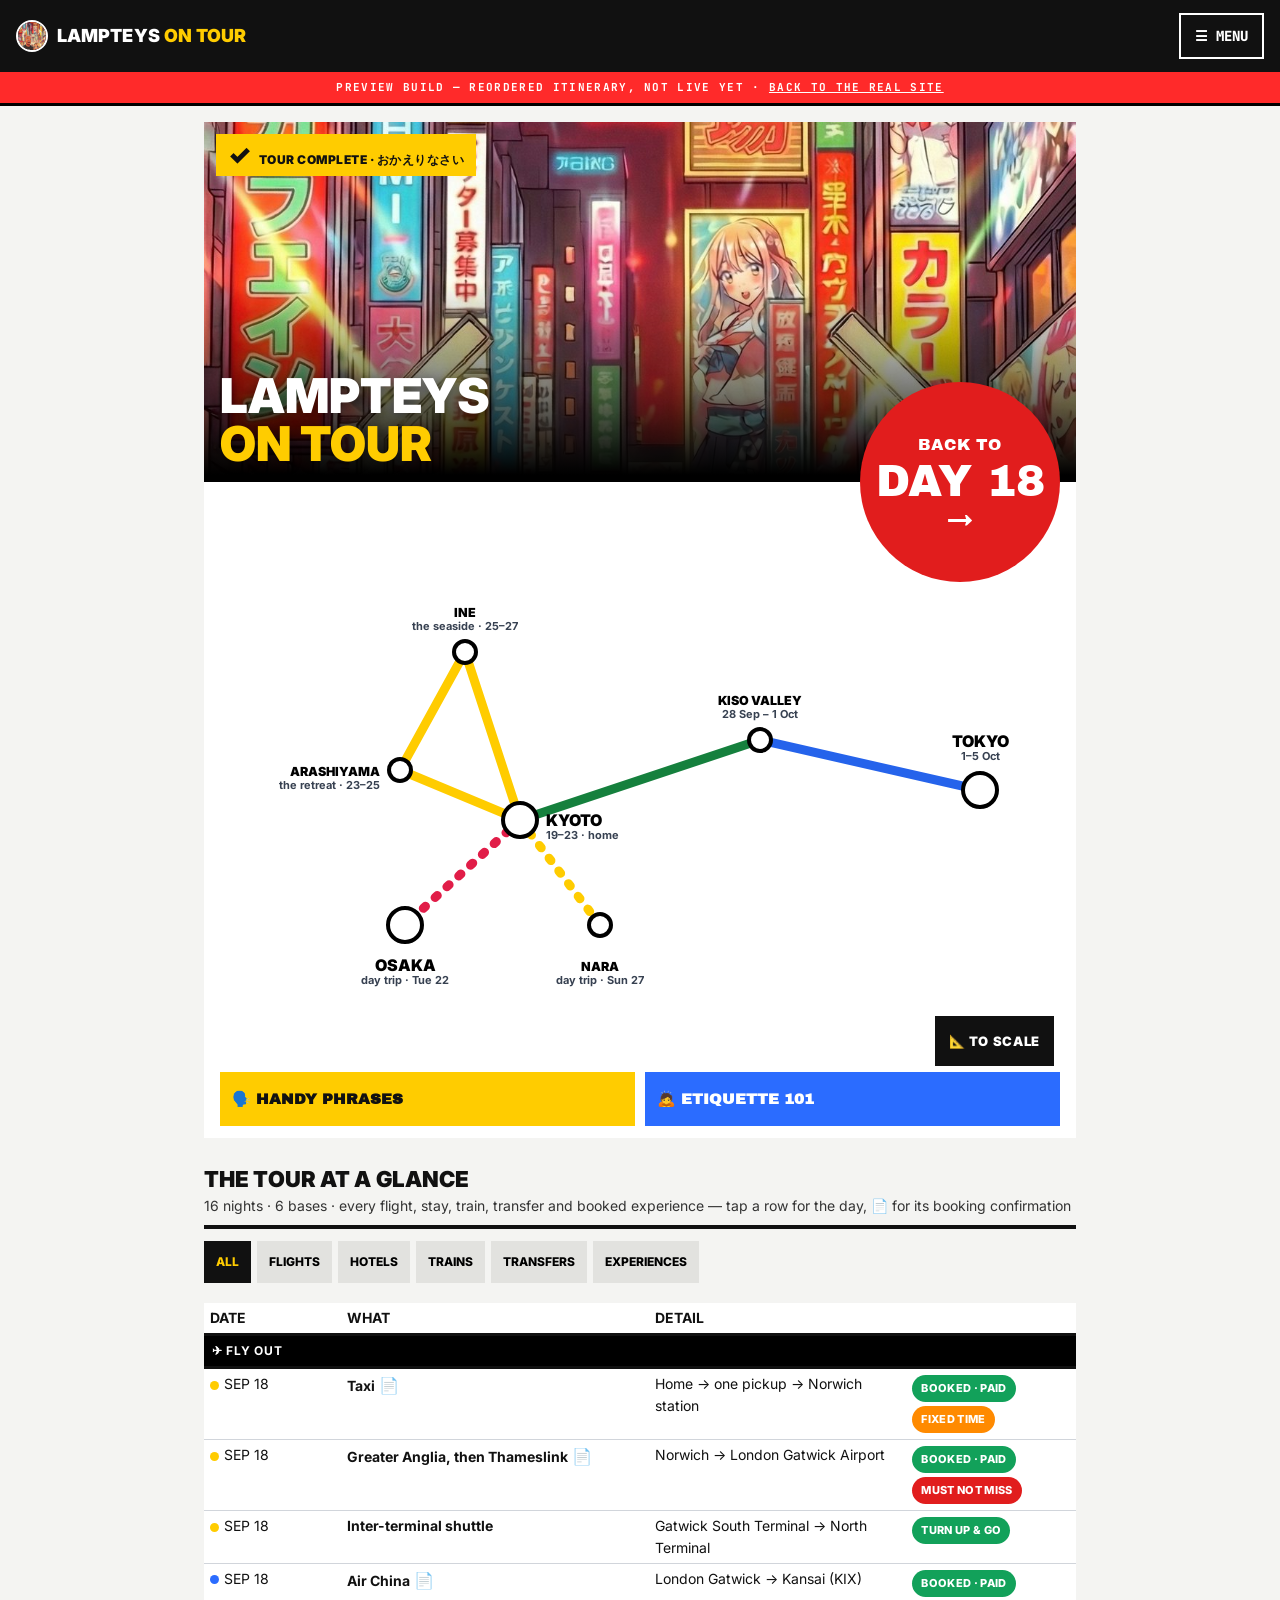
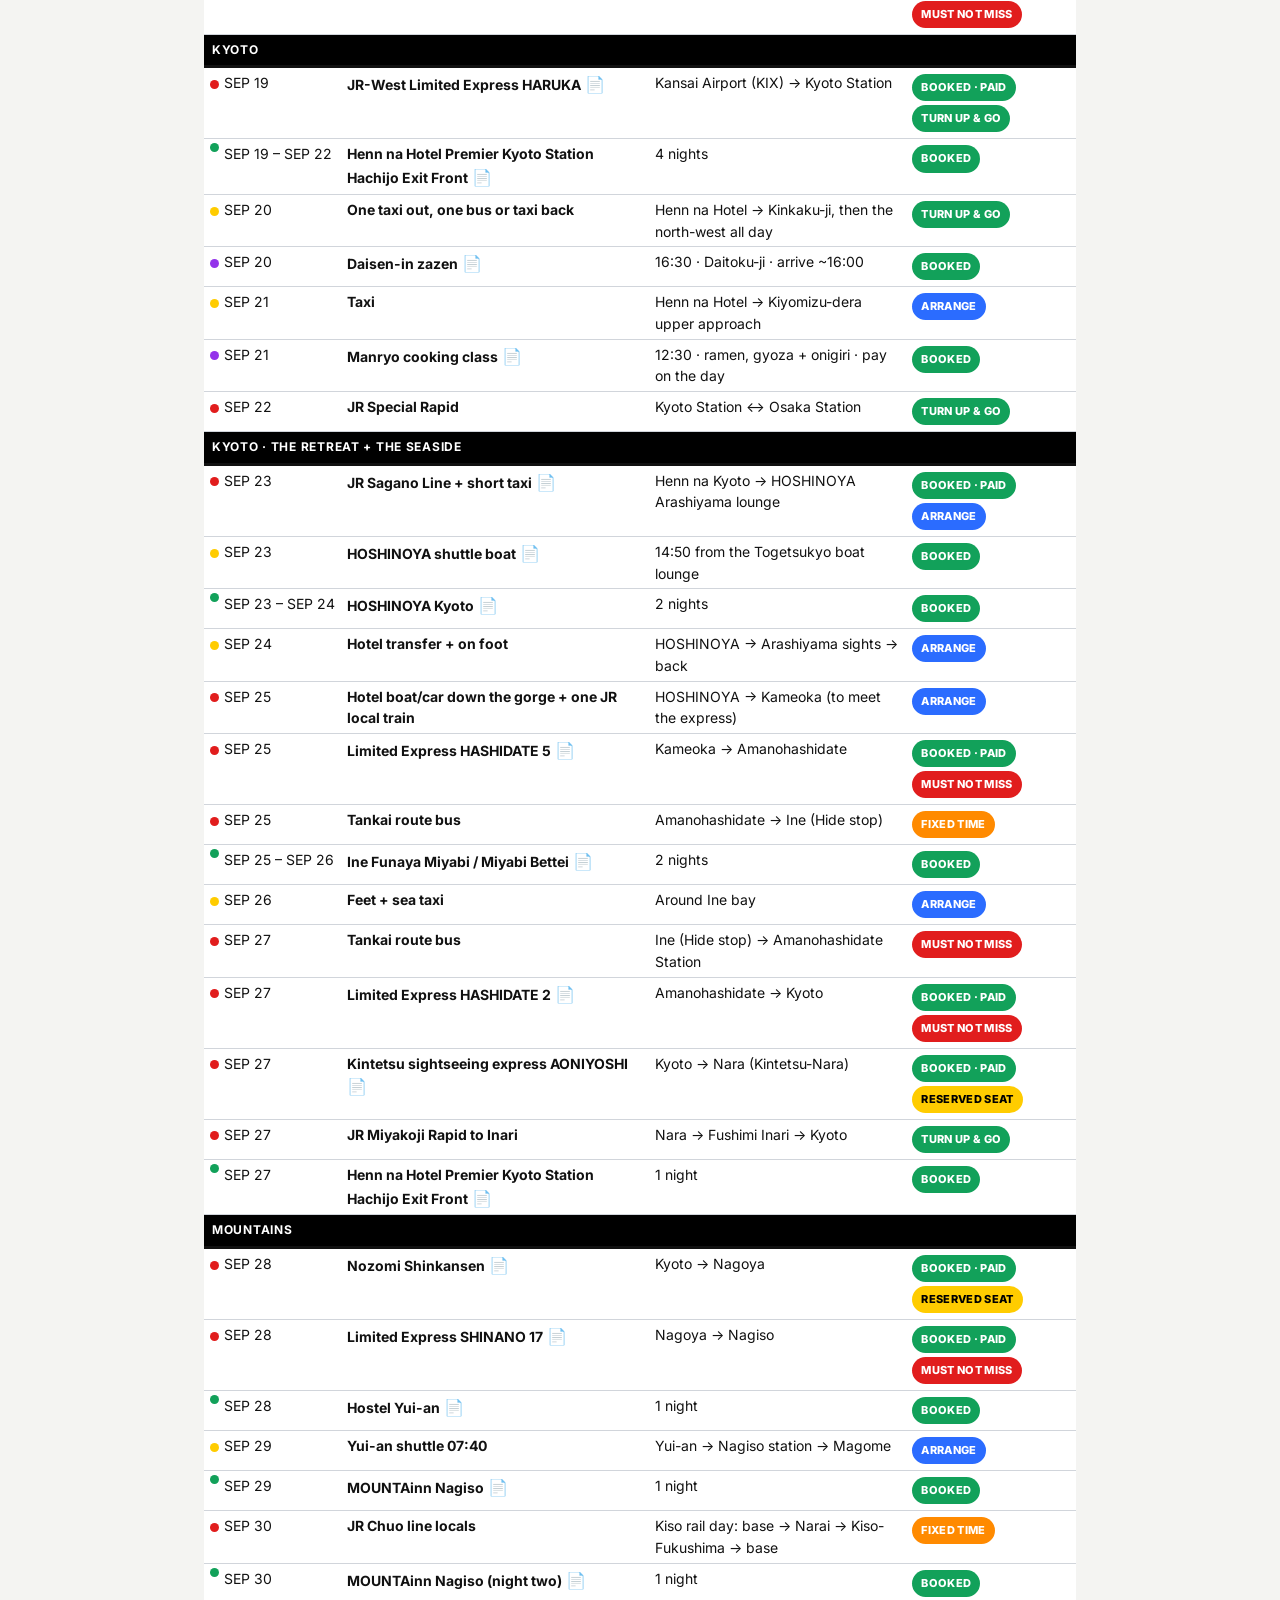
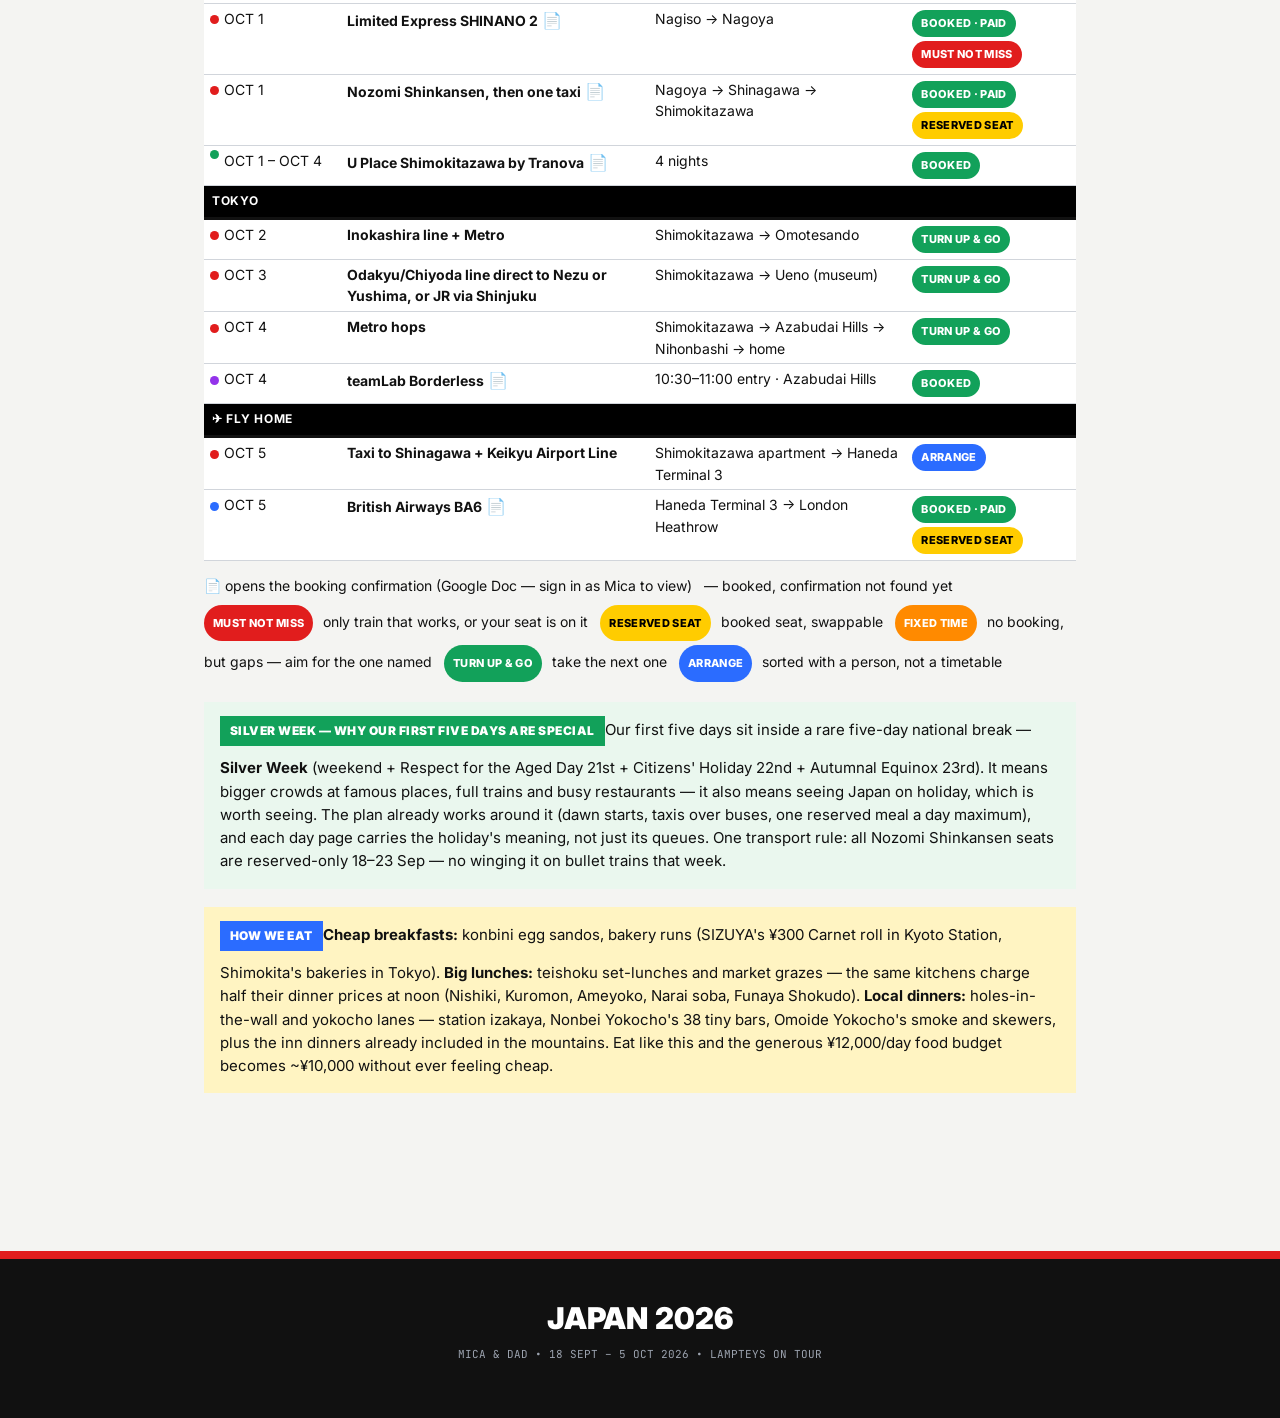
==== commit 46961ad6: "Osaka (22 Sep) and the Kiso day (30 Sep) rebuilt as tour-led OR self-guided, each with its decision " ====
--- a/preview/index.html
+++ b/preview/index.html
@@ -450,6 +450,7 @@
 .wstop .wn{flex:none;width:24px;height:24px;border-radius:50%;background:var(--yellow);border:2px solid #000;font-family:'JetBrains Mono',monospace;font-size:11px;font-weight:700;display:flex;align-items:center;justify-content:center;}
 .wstop .wn.f{background:var(--orange);}
 .wstop .wnm{font-weight:800;font-size:12.5px;line-height:1.15;}
+.wdir{font-size:10.5px;color:#0044ff;text-decoration:underline;margin-left:6px;white-space:nowrap}
 .wgap{font-family:'JetBrains Mono',monospace;font-size:10px;padding:4px 0 4px 20px;display:flex;gap:8px;align-items:center;}
 .wgap i{display:inline-block;height:16px;border-left:3px dotted #000;margin-left:-9px;}
 .wgap b{background:#000;color:#fff;padding:1px 6px;}
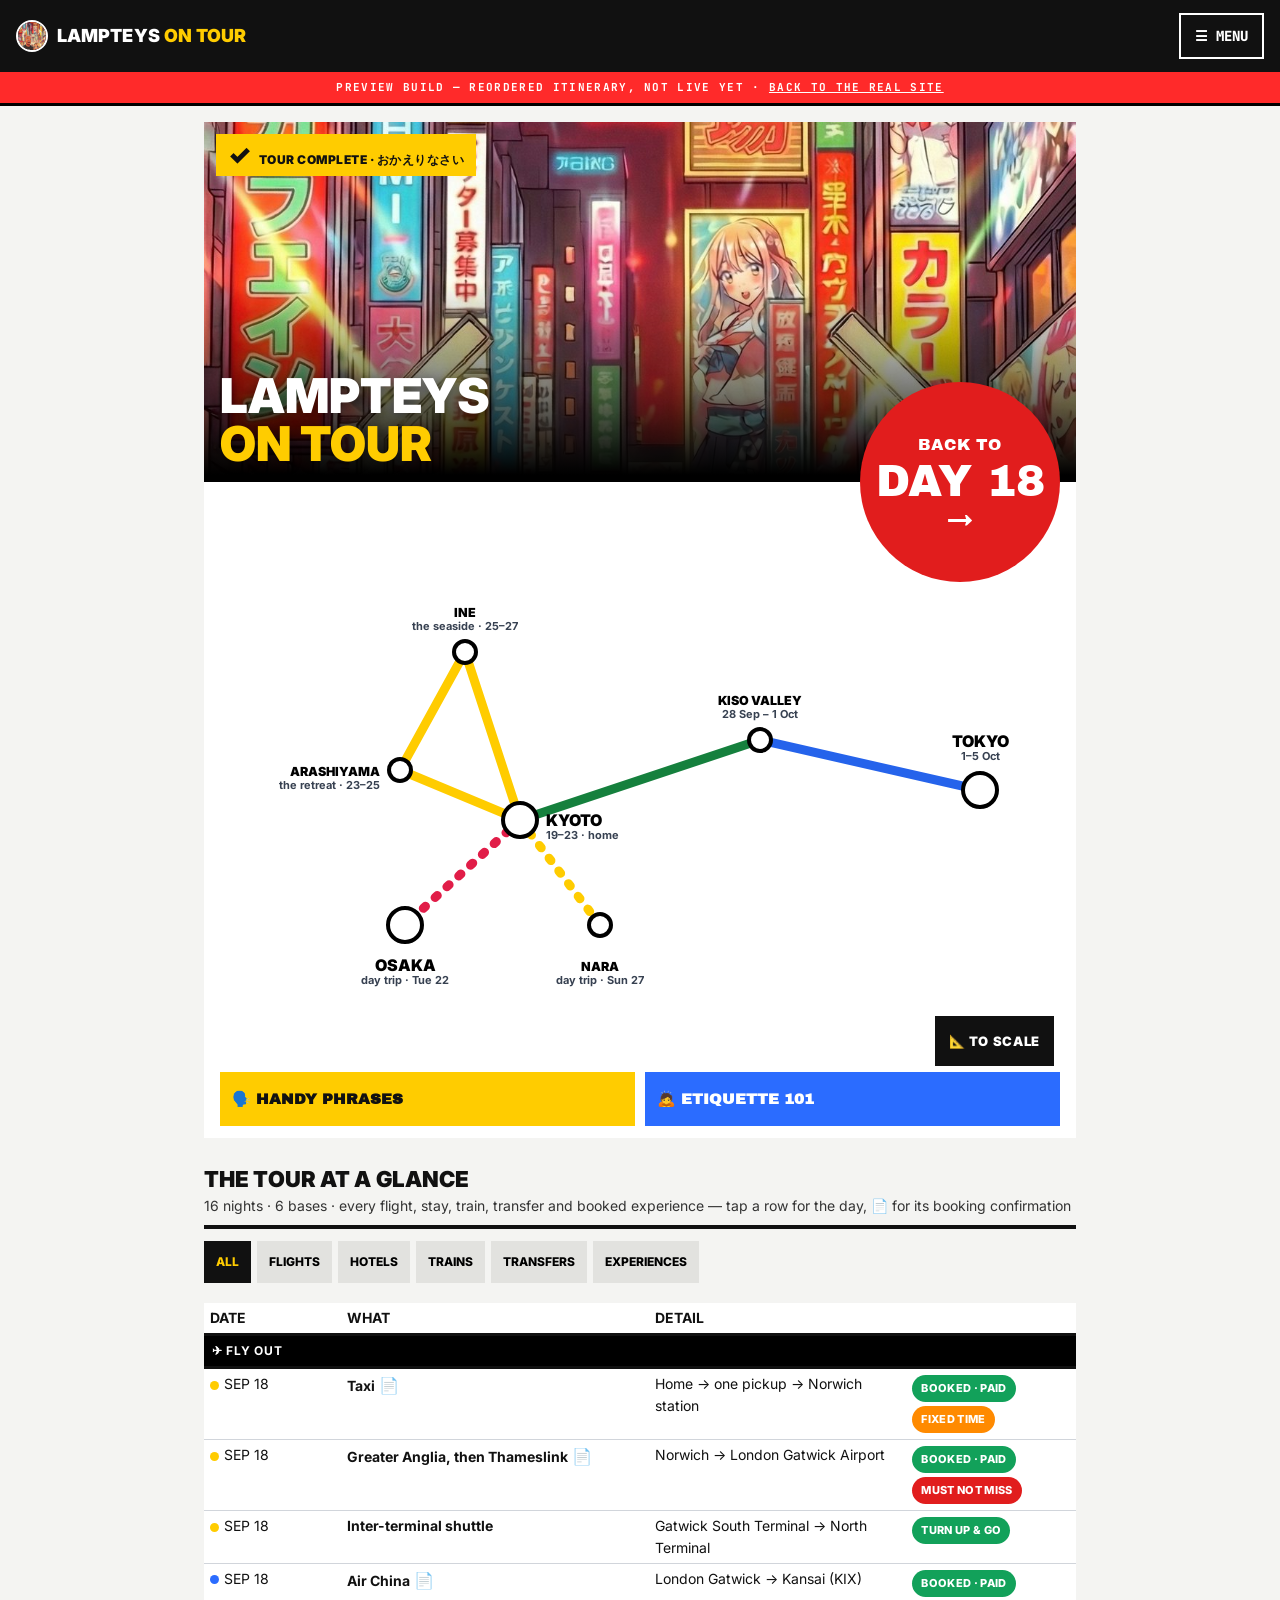
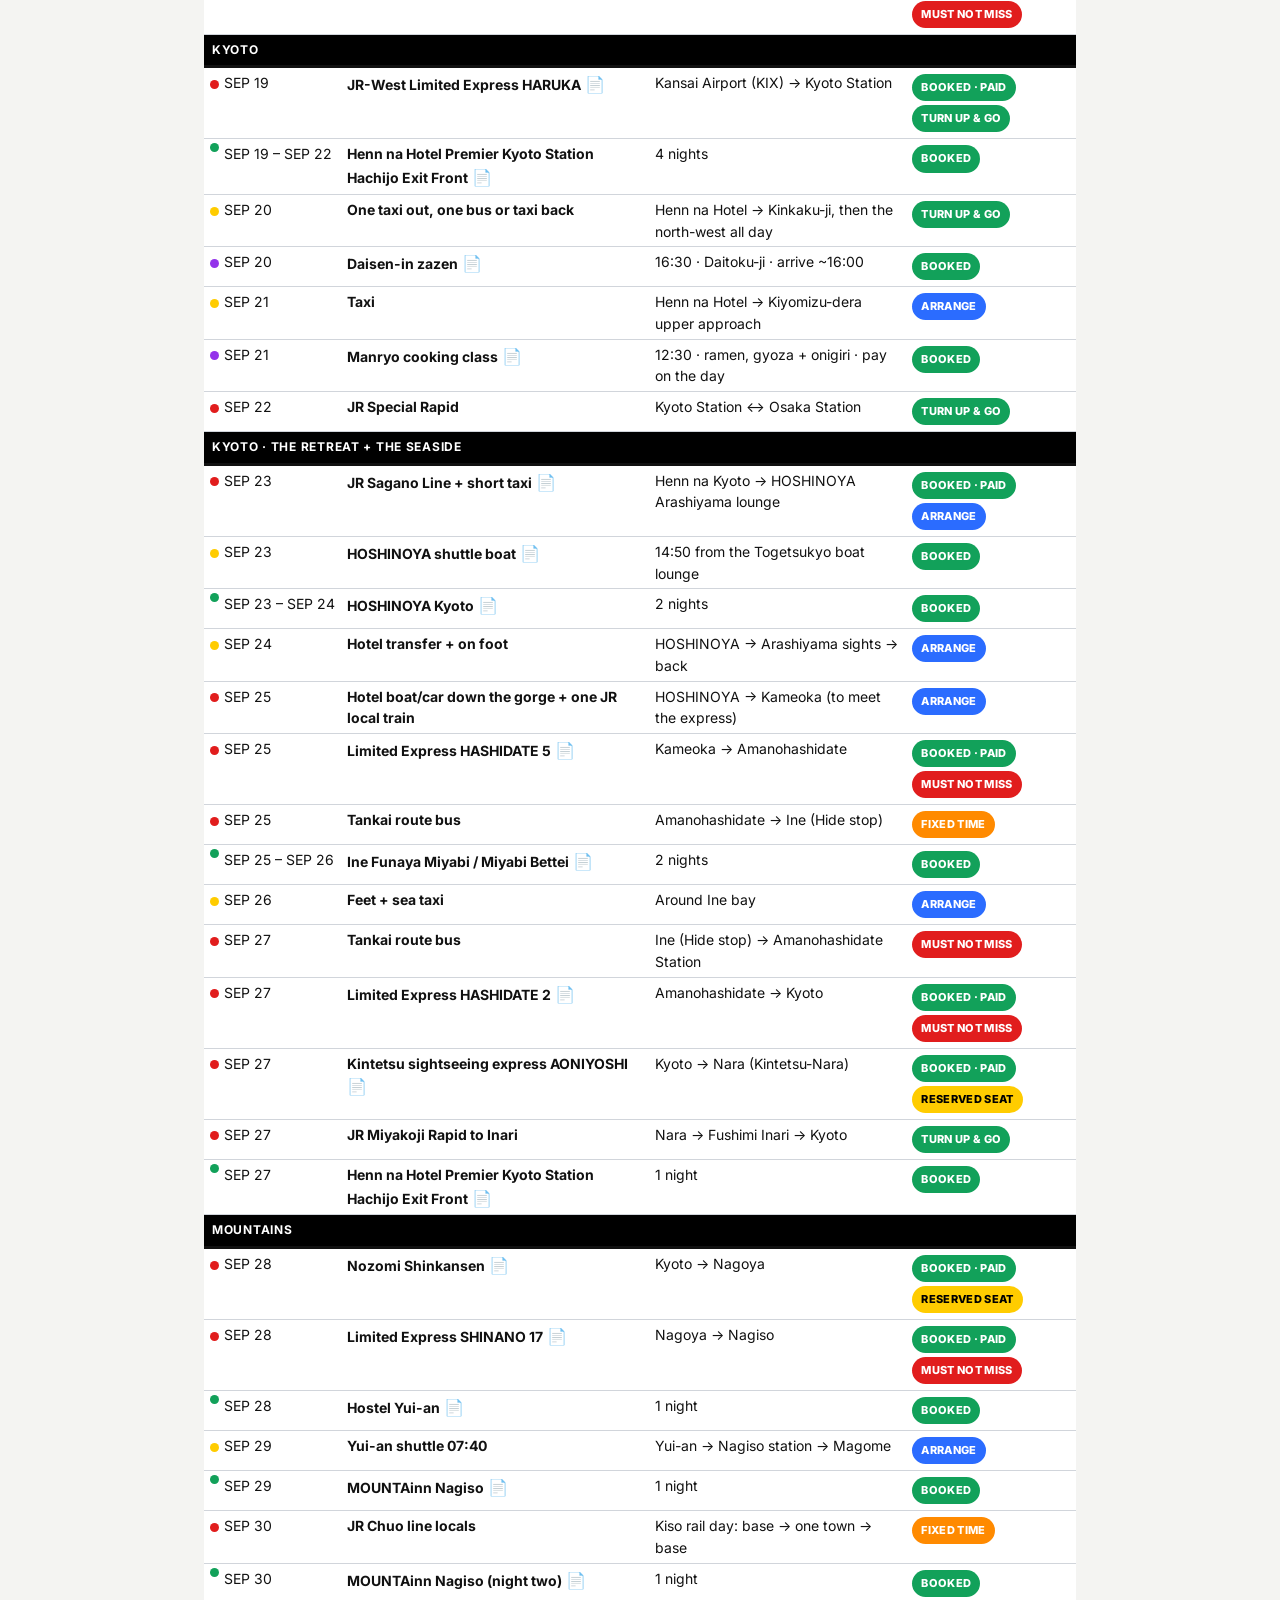
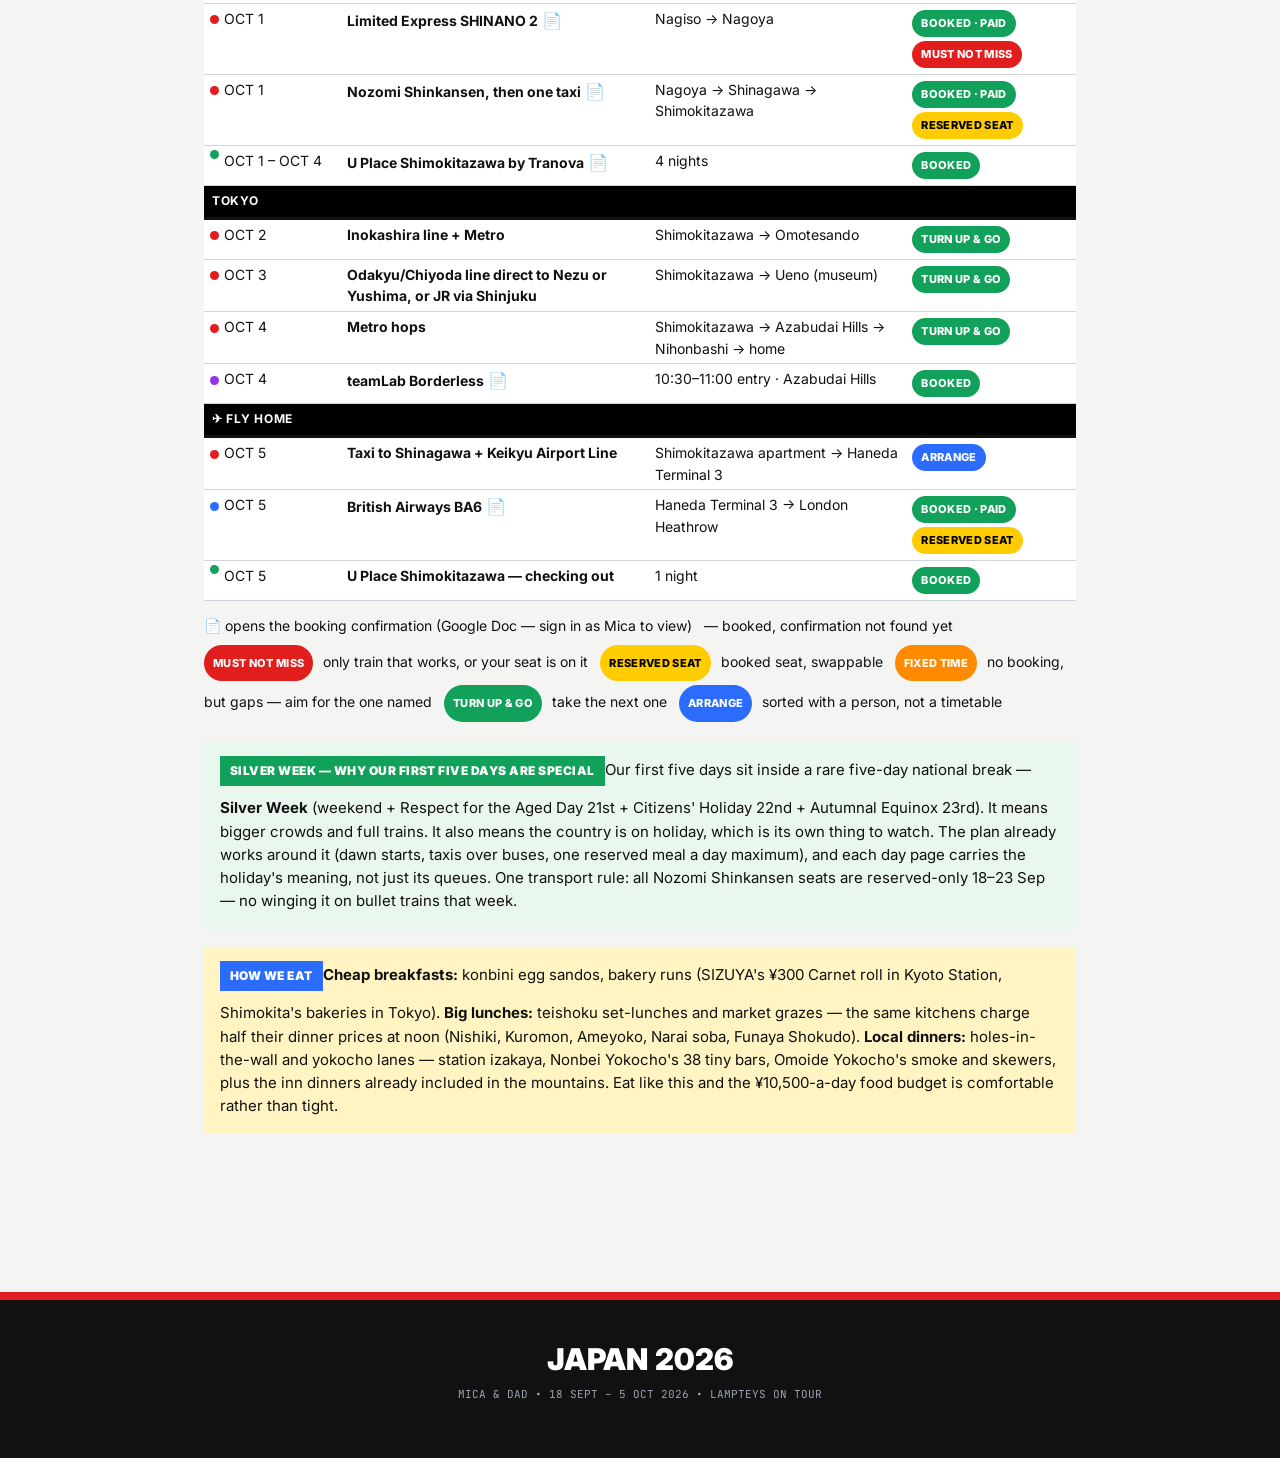
==== commit 29e2dbe0: "Act on four exhaustive reviews: privacy, the flight home, Ine, and every booking the site claimed wa" ====
--- a/preview/index.html
+++ b/preview/index.html
@@ -8,6 +8,7 @@
 <meta name="apple-mobile-web-app-status-bar-style" content="black-translucent">
 <meta name="apple-mobile-web-app-title" content="LAMPTEYS">
 <title>LAMPTEYS ON TOUR</title>
+<meta name="description" content="Mica &amp; Dad's Japan guidebook: 18 Sept – 5 Oct 2026">
 <link rel="manifest" href="manifest.webmanifest">
 <link rel="apple-touch-icon" href="images/icon-192.png">
 <link rel="icon" href="images/icon-192.png">
@@ -785,7 +786,7 @@
     <a href="#map">MAP VIEW <small>whole trip</small></a>
     <a href="#planner">LIST VIEW <small>whole trip</small></a>
     <div class="grp">PREP &amp; REFERENCE</div>
-    <a href="#packing">🎒 PACKING</a><a href="#getting">🚉 GETTING AROUND</a><a href="#budget">💰 BUDGET</a><a href="#etiquette">🙇 ETIQUETTE 101</a><a href="#tips">💡 GOOD TO KNOW</a><a href="#phrases">🗣️ PHRASES</a>
+    <a href="#packing">✅ TO-DO LIST</a><a href="#packing">🎒 PACKING</a><a href="#getting">🚉 GETTING AROUND</a><a href="#budget">💰 BUDGET</a><a href="#etiquette">🙇 ETIQUETTE 101</a><a href="#tips">💡 GOOD TO KNOW</a><a href="#phrases">🗣️ PHRASES</a>
   </nav>
 </header>
 <div id="daynav" class="nosb" style="display:none"></div>
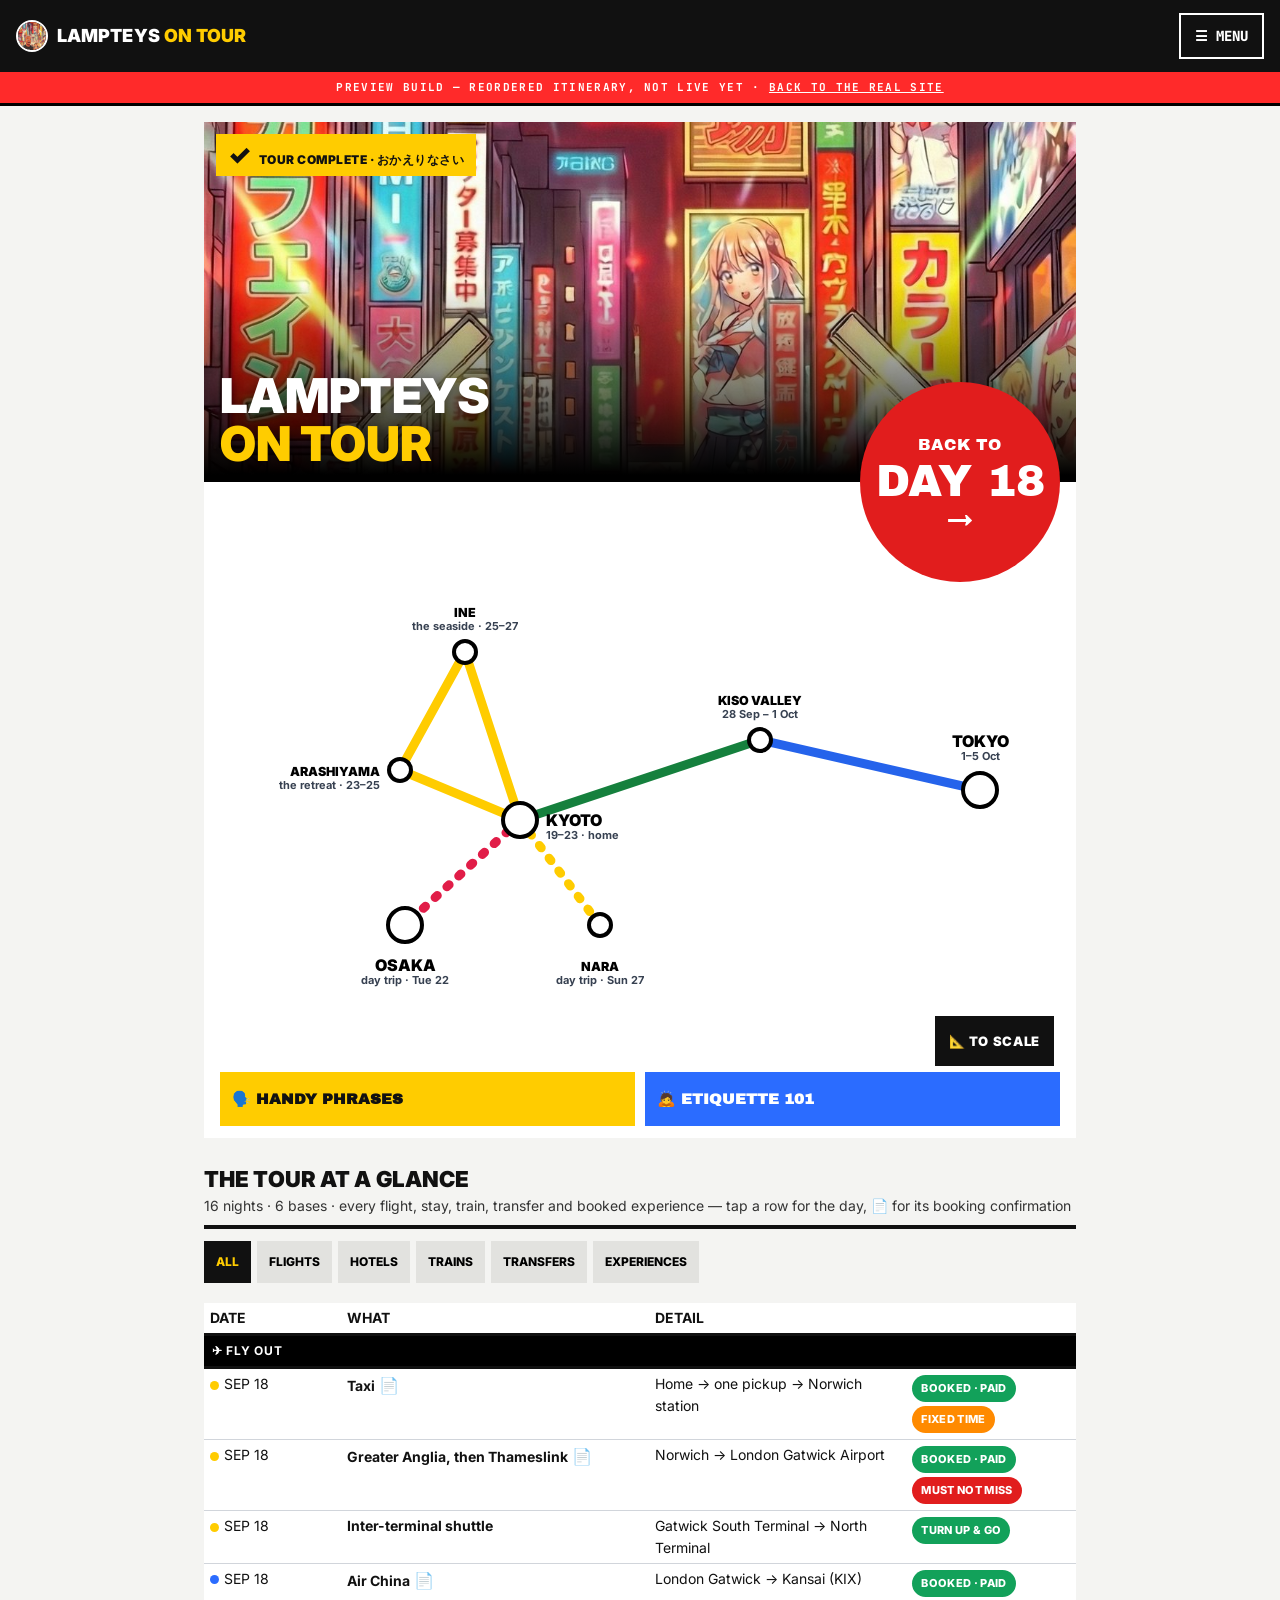
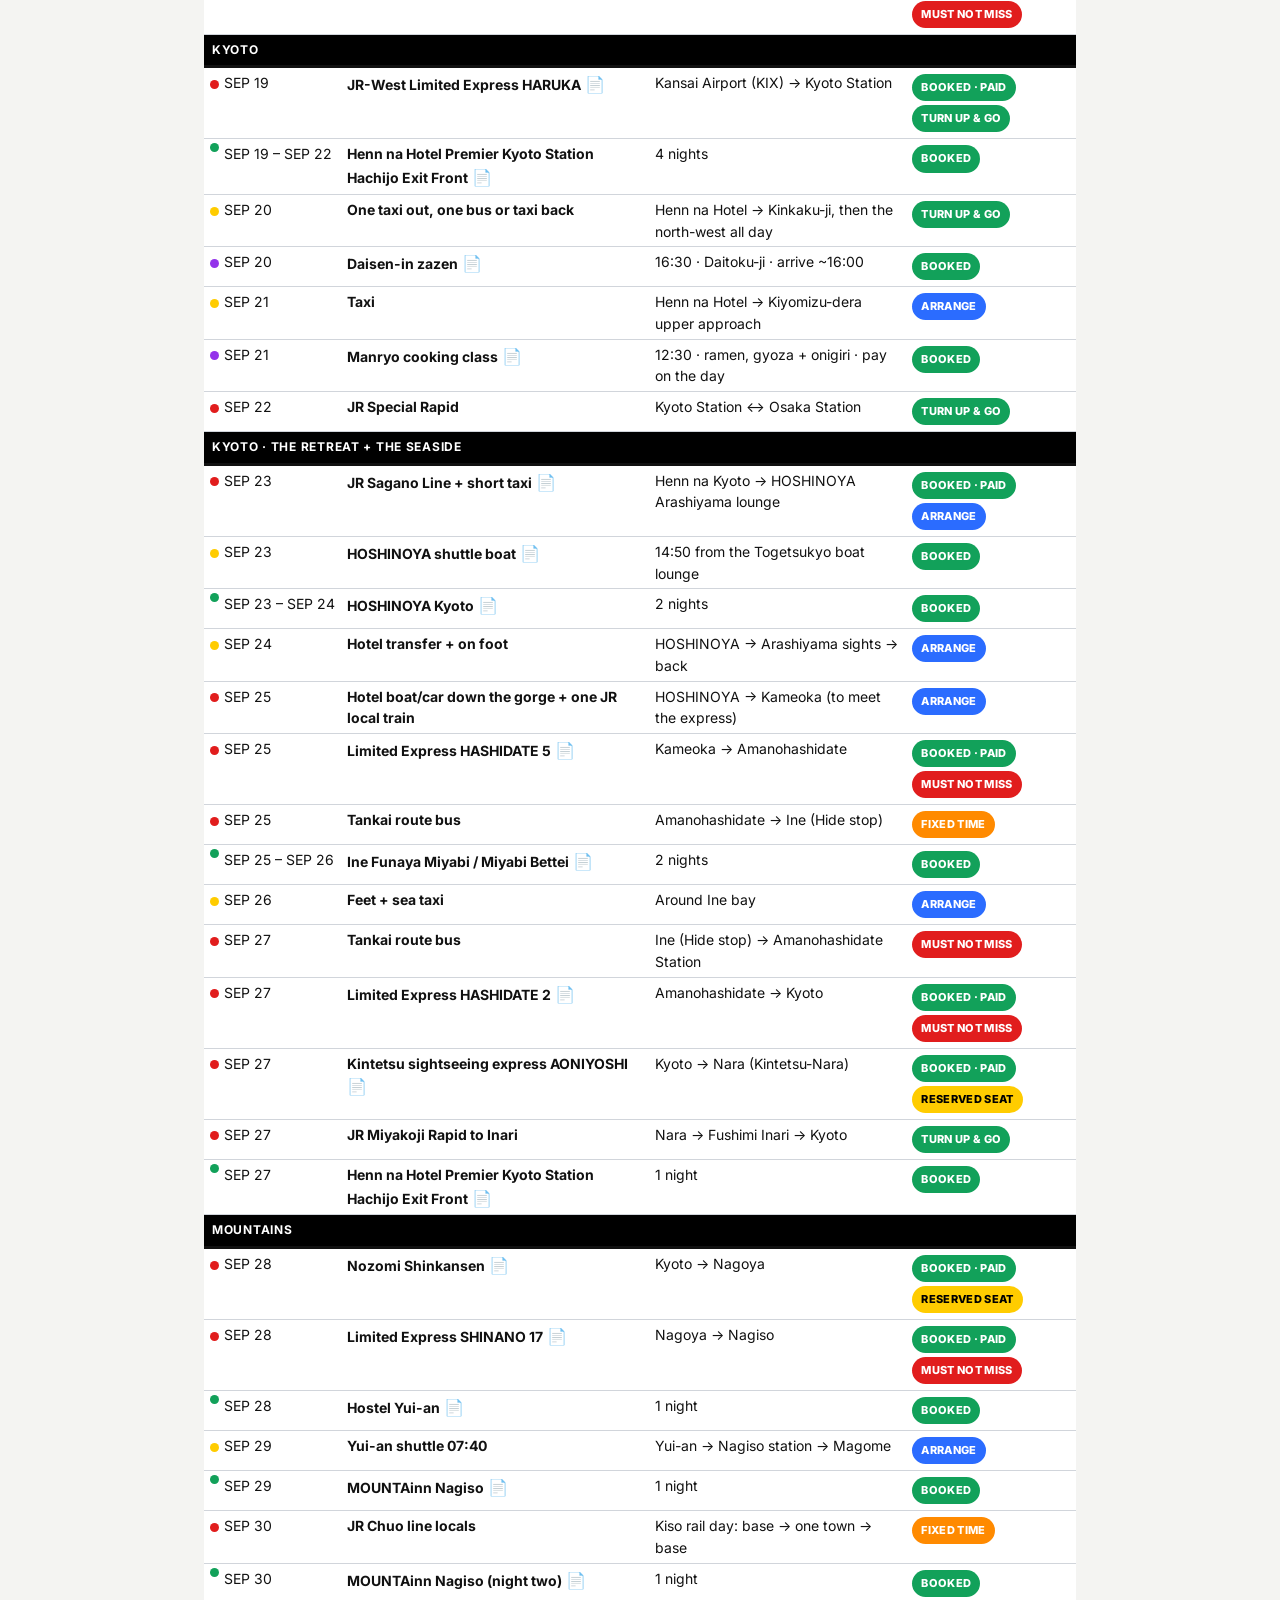
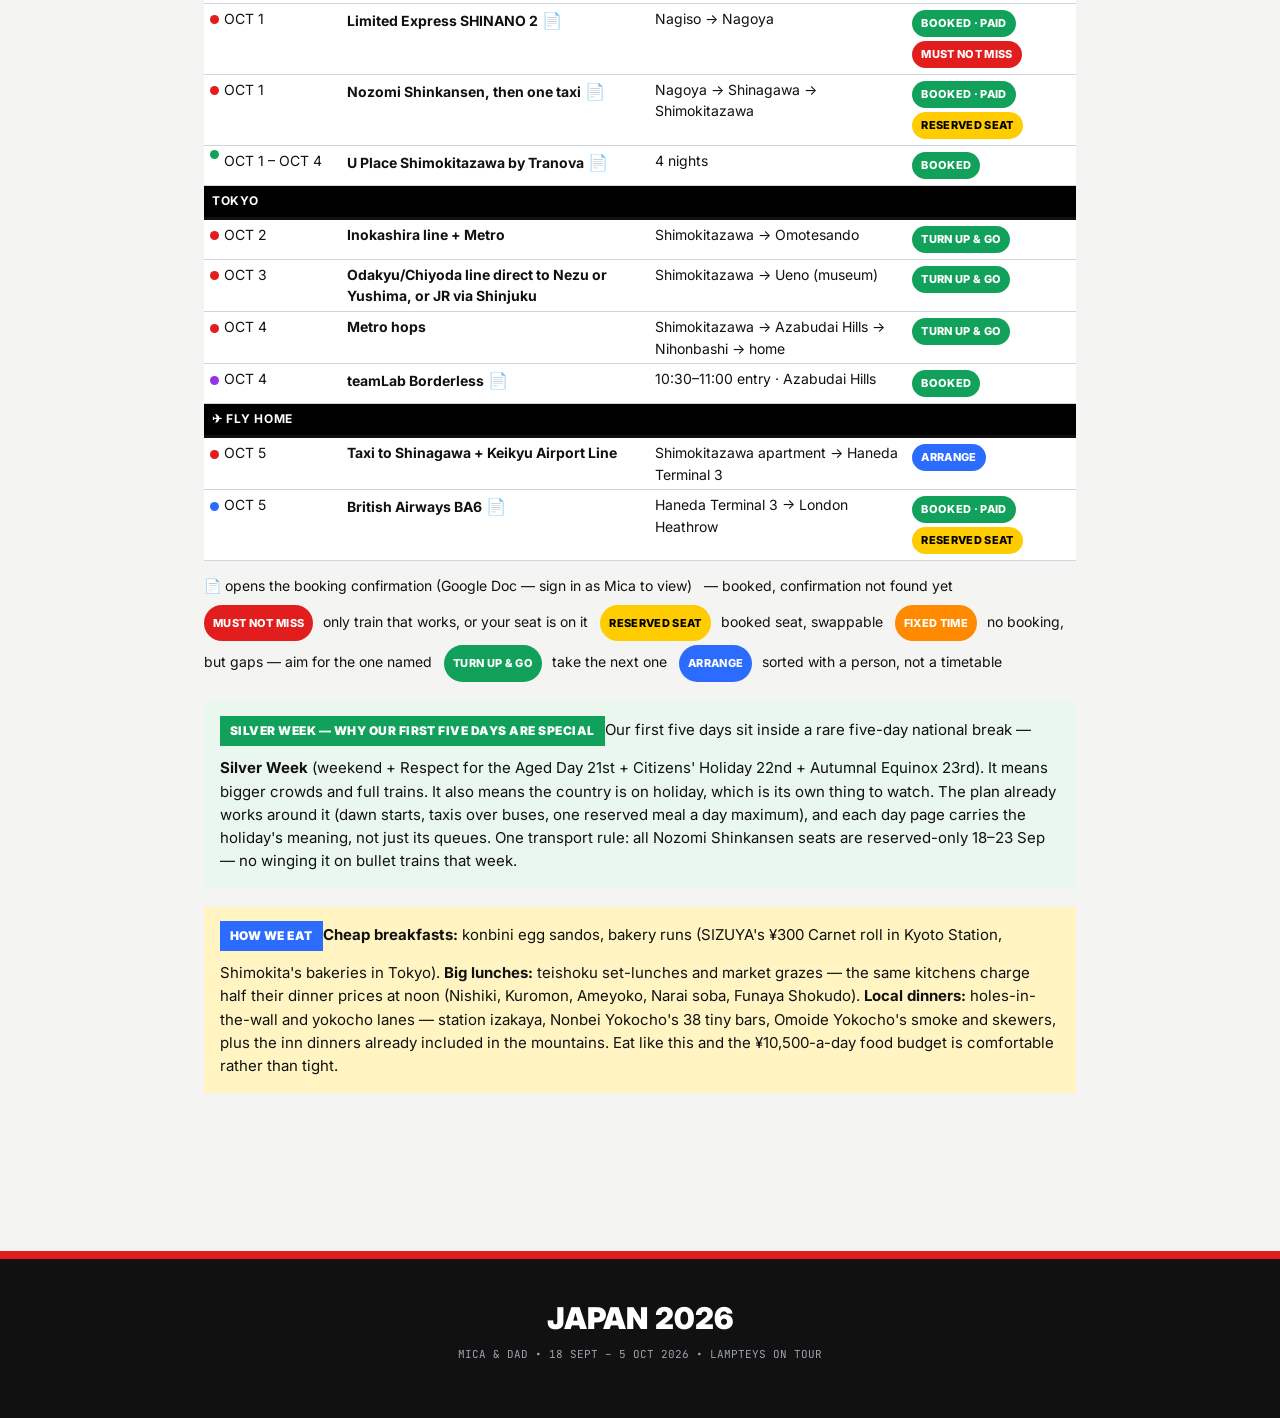
==== commit ae0facd0: "Merge the reordered 20–21 Sep into main, add both sumo evenings, and repair the corrections that lan" ====
--- a/preview/index.html
+++ b/preview/index.html
@@ -786,7 +786,7 @@
     <a href="#map">MAP VIEW <small>whole trip</small></a>
     <a href="#planner">LIST VIEW <small>whole trip</small></a>
     <div class="grp">PREP &amp; REFERENCE</div>
-    <a href="#packing">✅ TO-DO LIST</a><a href="#packing">🎒 PACKING</a><a href="#getting">🚉 GETTING AROUND</a><a href="#budget">💰 BUDGET</a><a href="#etiquette">🙇 ETIQUETTE 101</a><a href="#tips">💡 GOOD TO KNOW</a><a href="#phrases">🗣️ PHRASES</a>
+    <a href="#packing">✅ TO-DOS &amp; PACKING</a><a href="#getting">🚉 GETTING AROUND</a><a href="#budget">💰 BUDGET</a><a href="#etiquette">🙇 ETIQUETTE 101</a><a href="#tips">💡 GOOD TO KNOW</a><a href="#phrases">🗣️ PHRASES</a>
   </nav>
 </header>
 <div id="daynav" class="nosb" style="display:none"></div>
